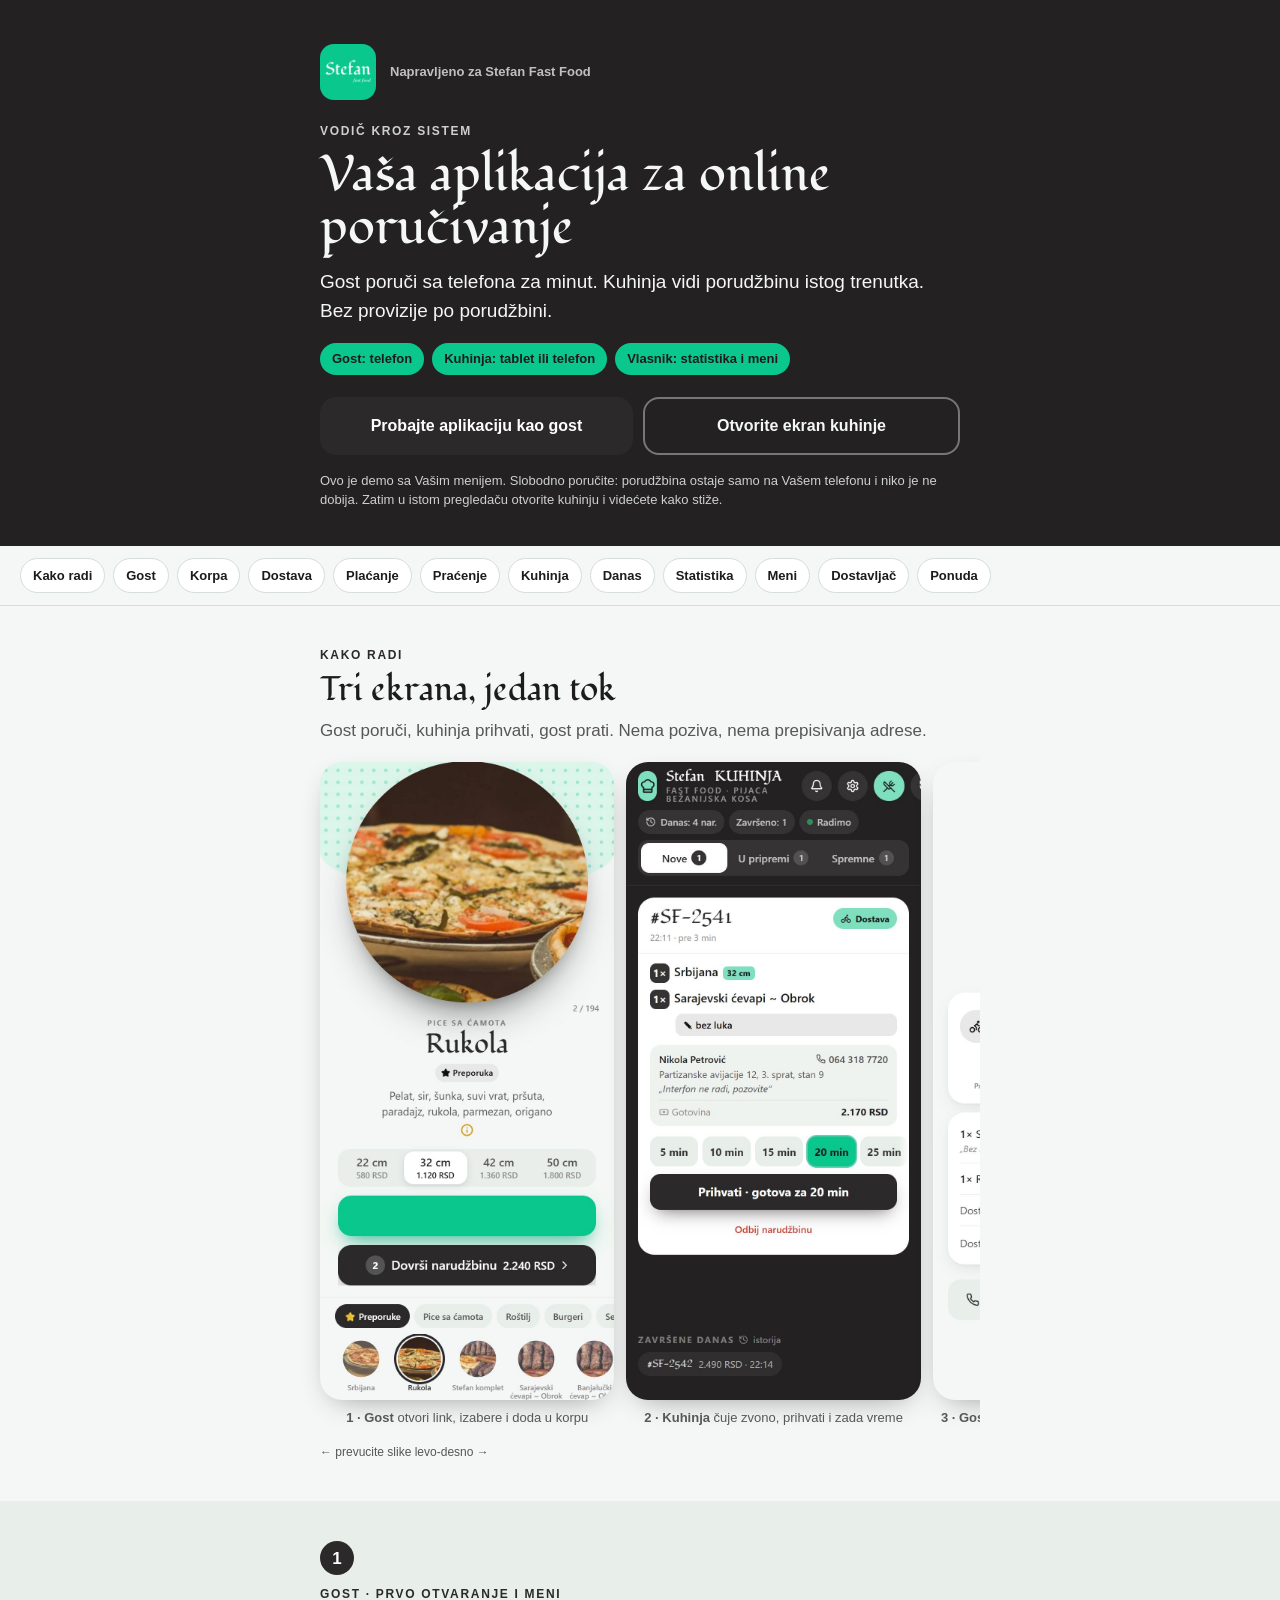
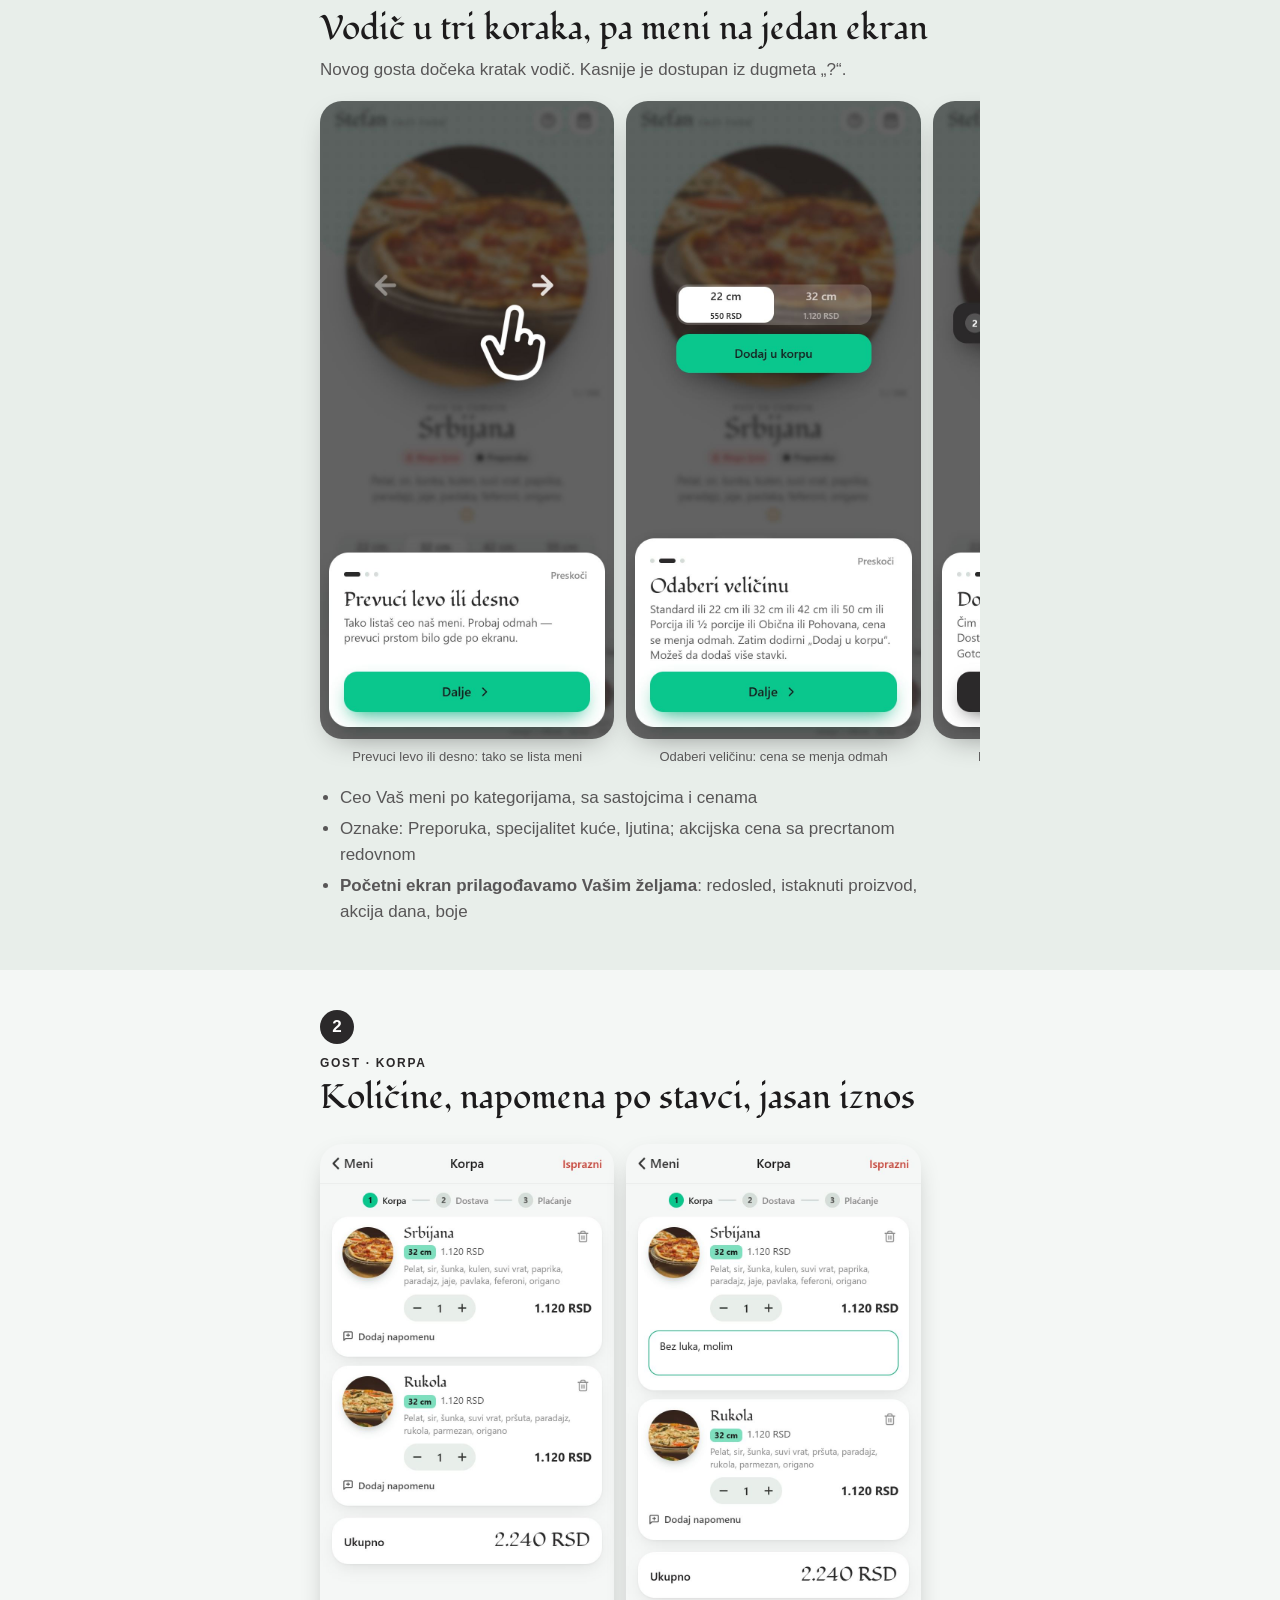
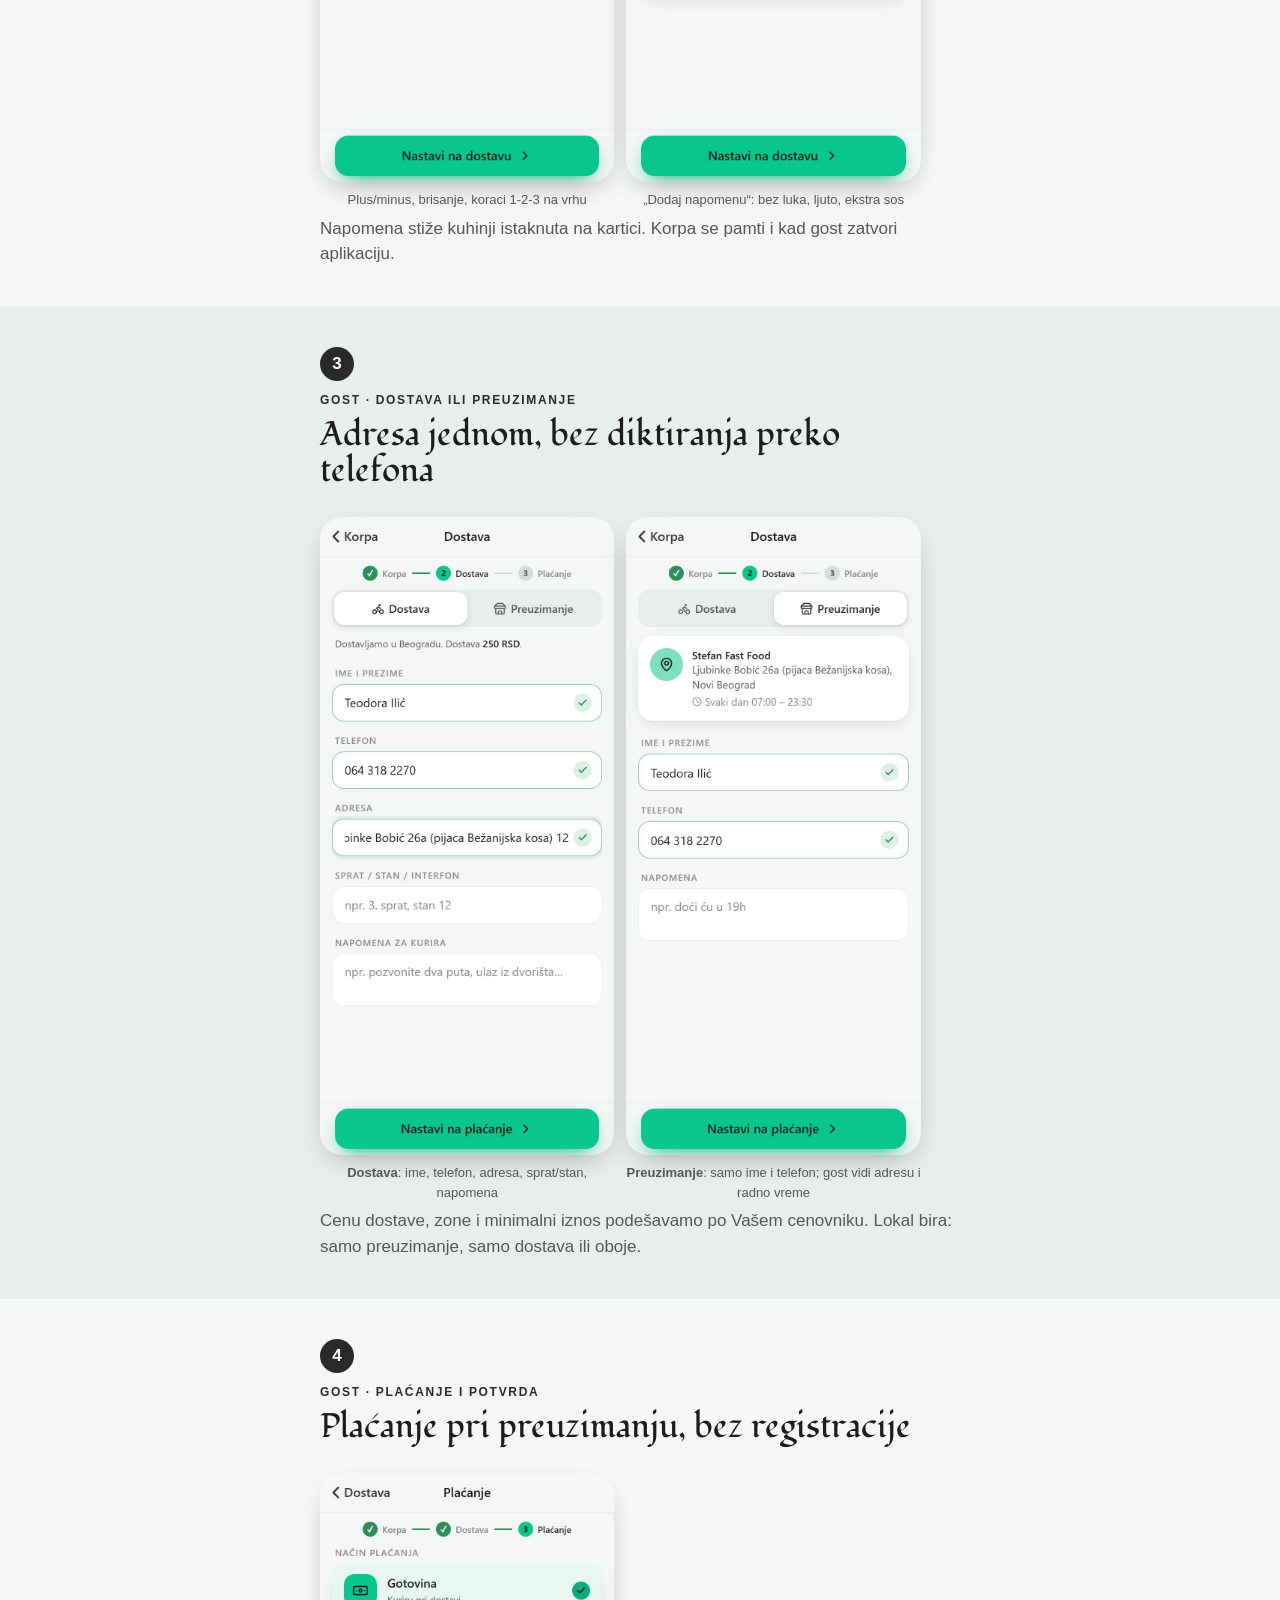
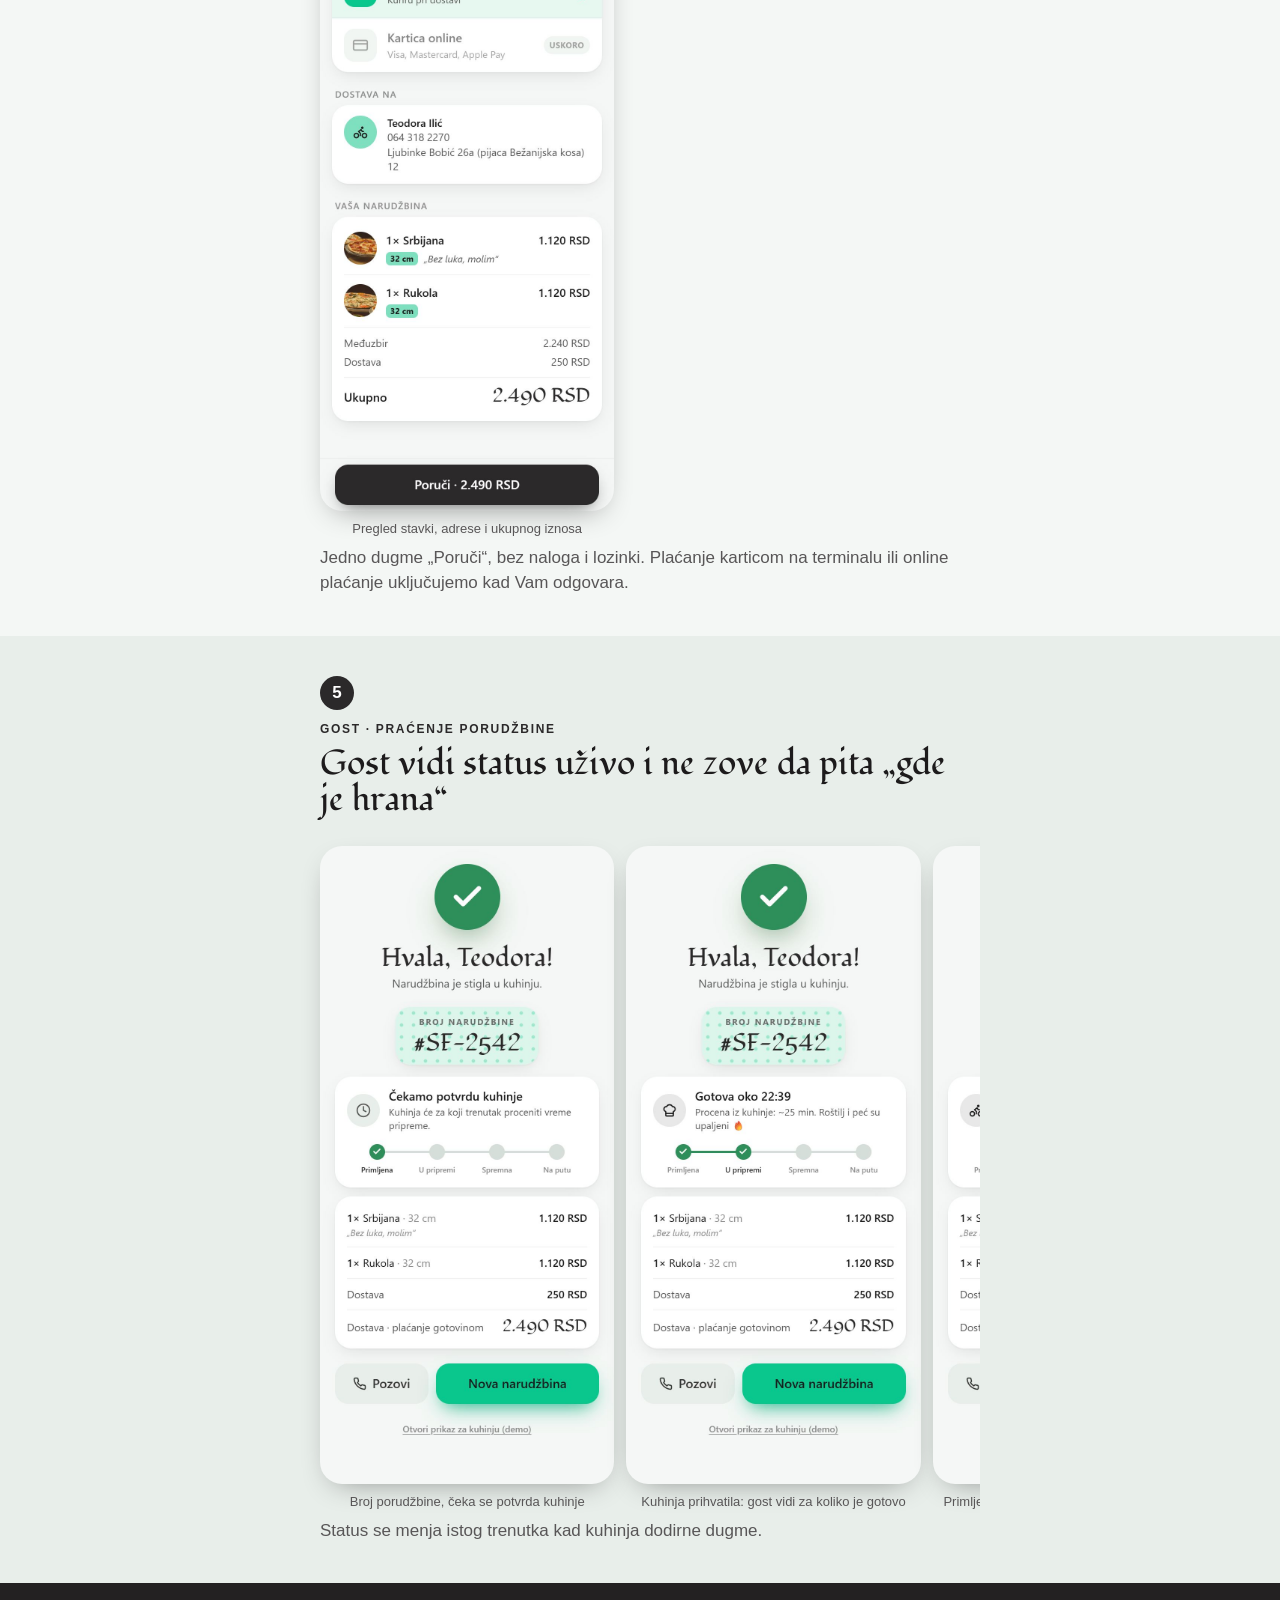
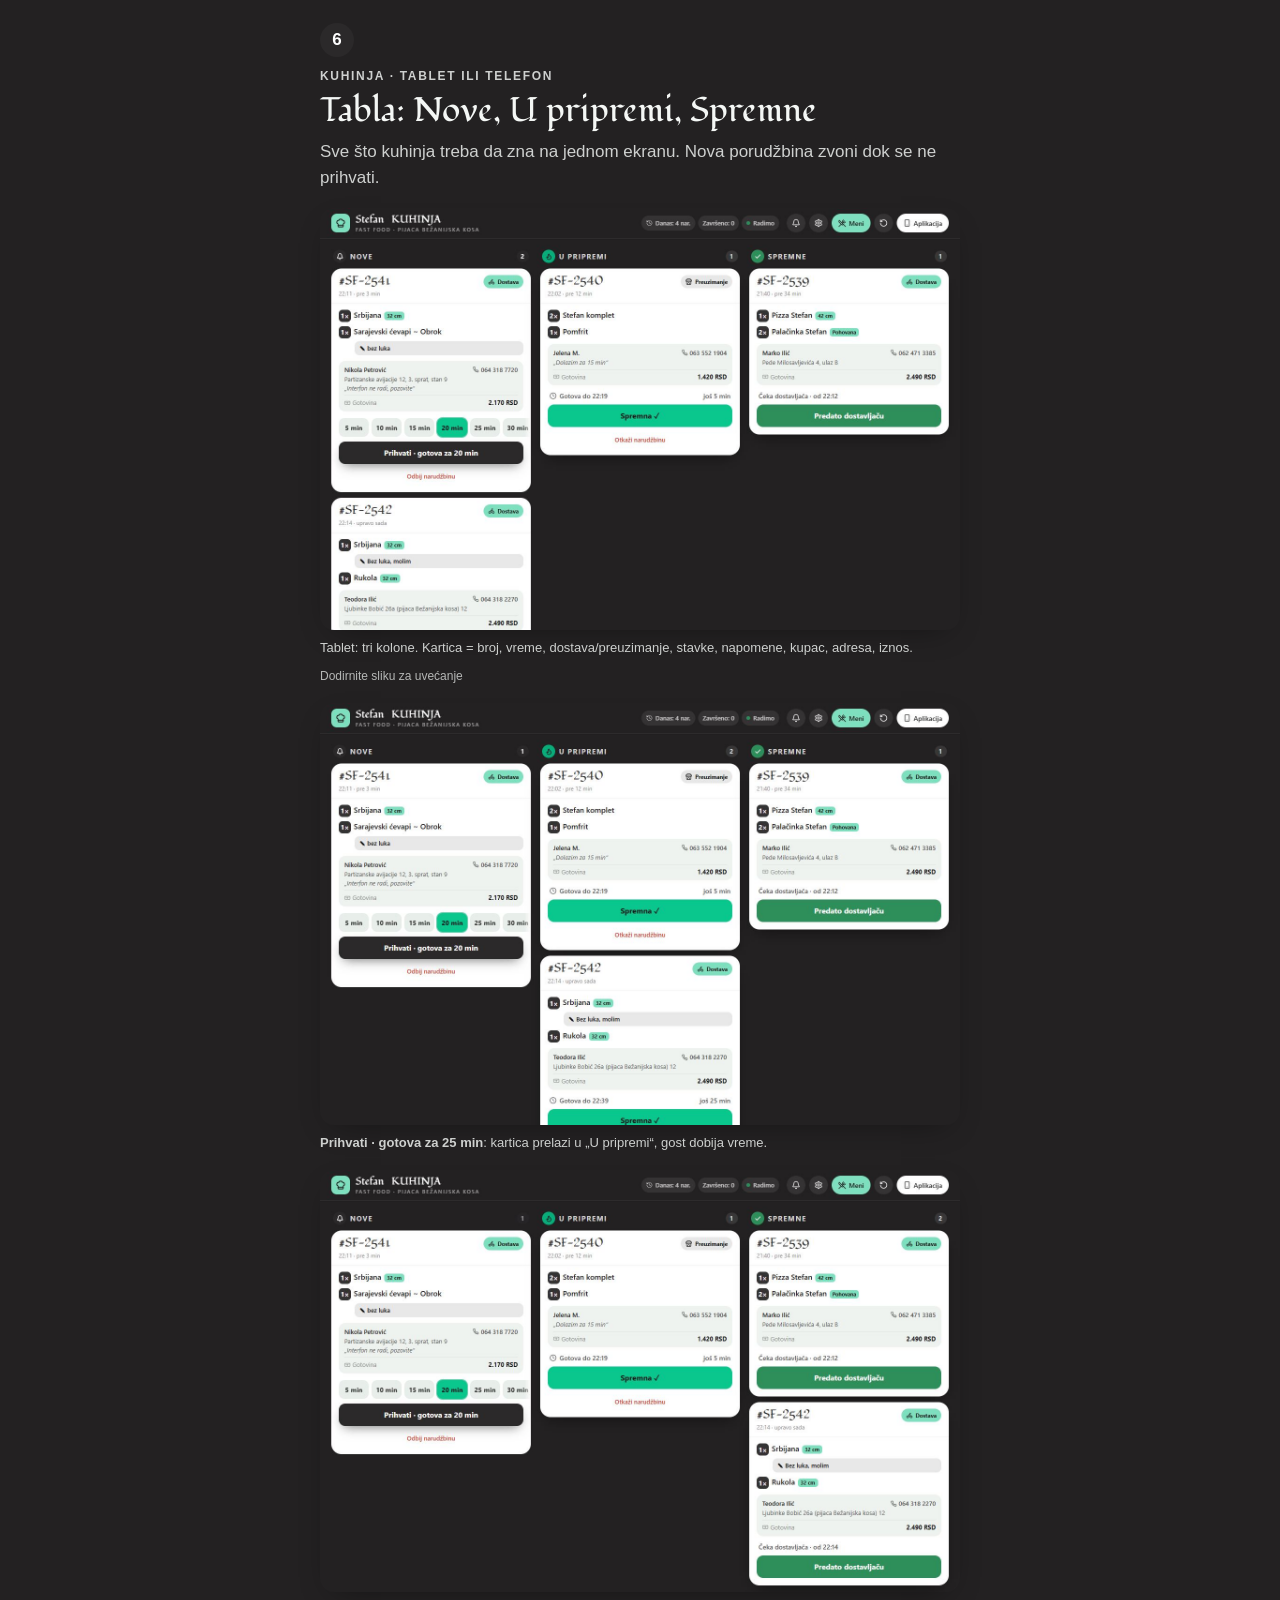
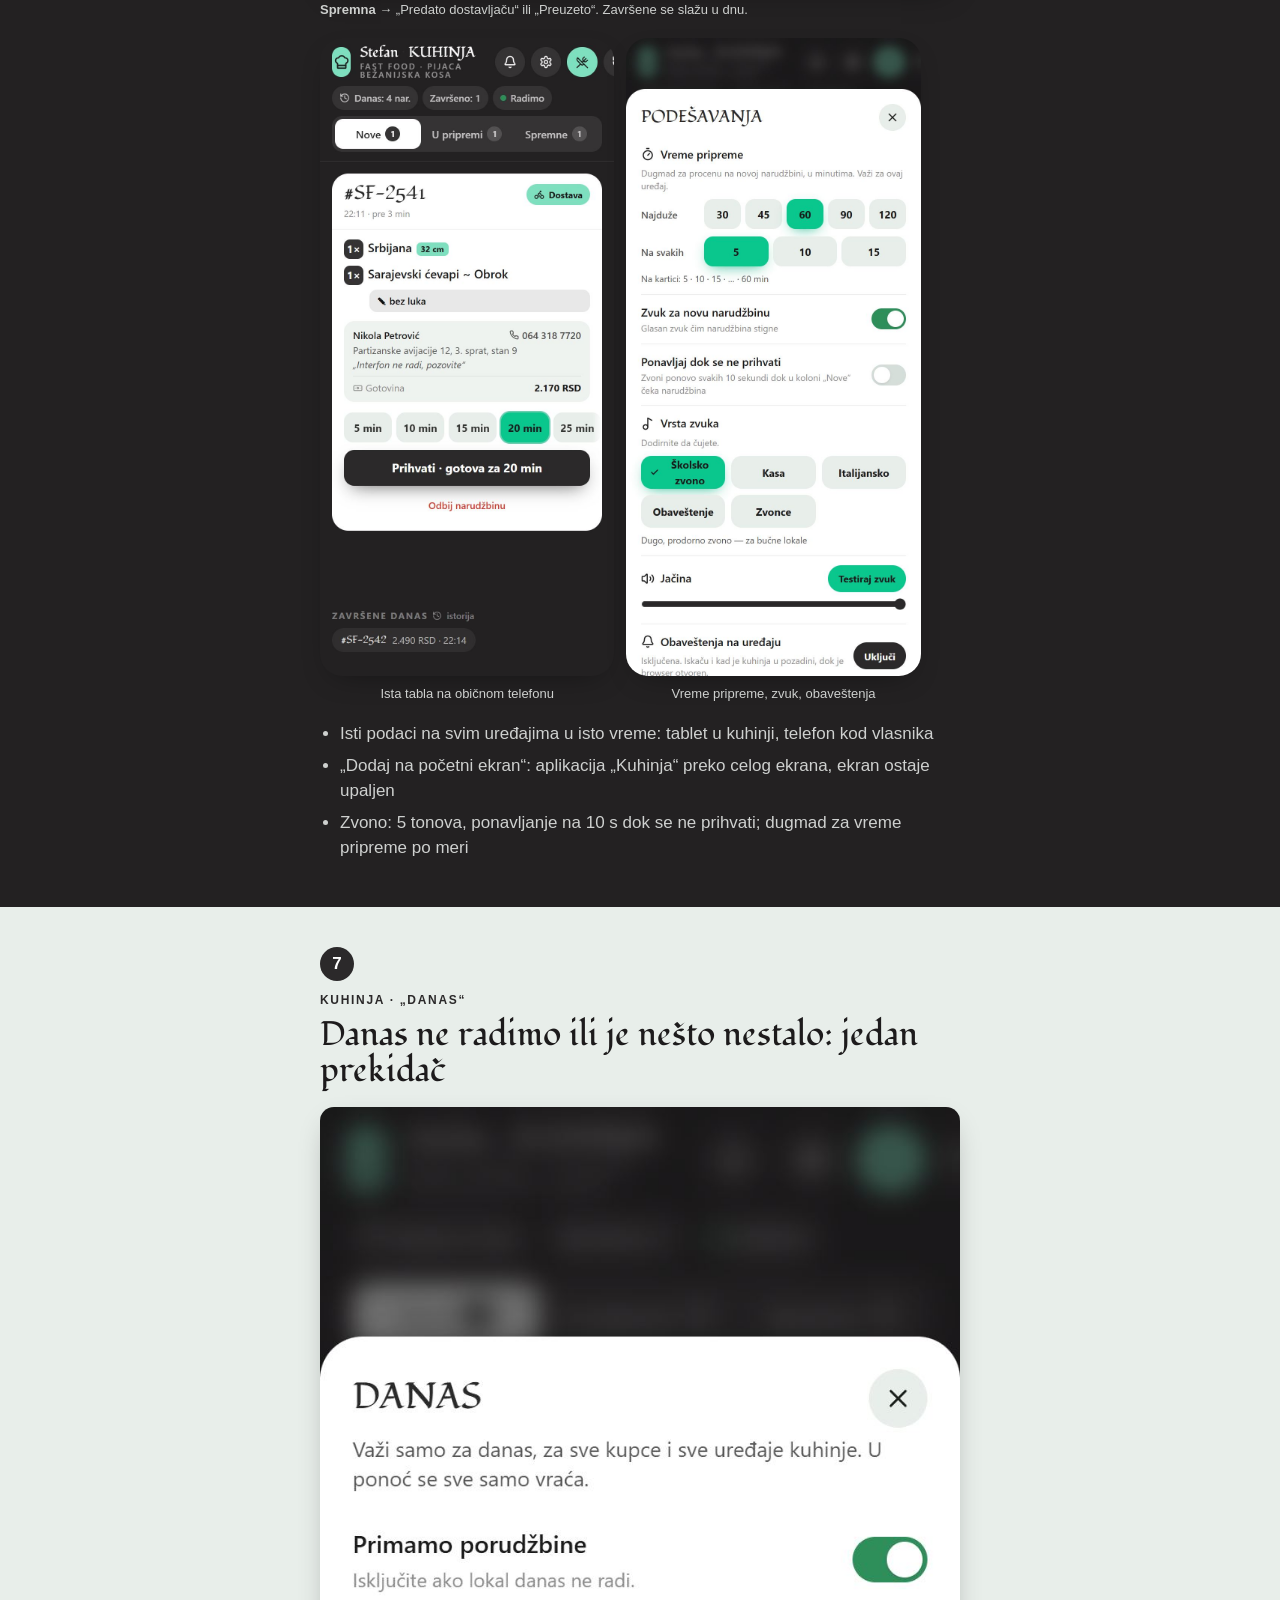
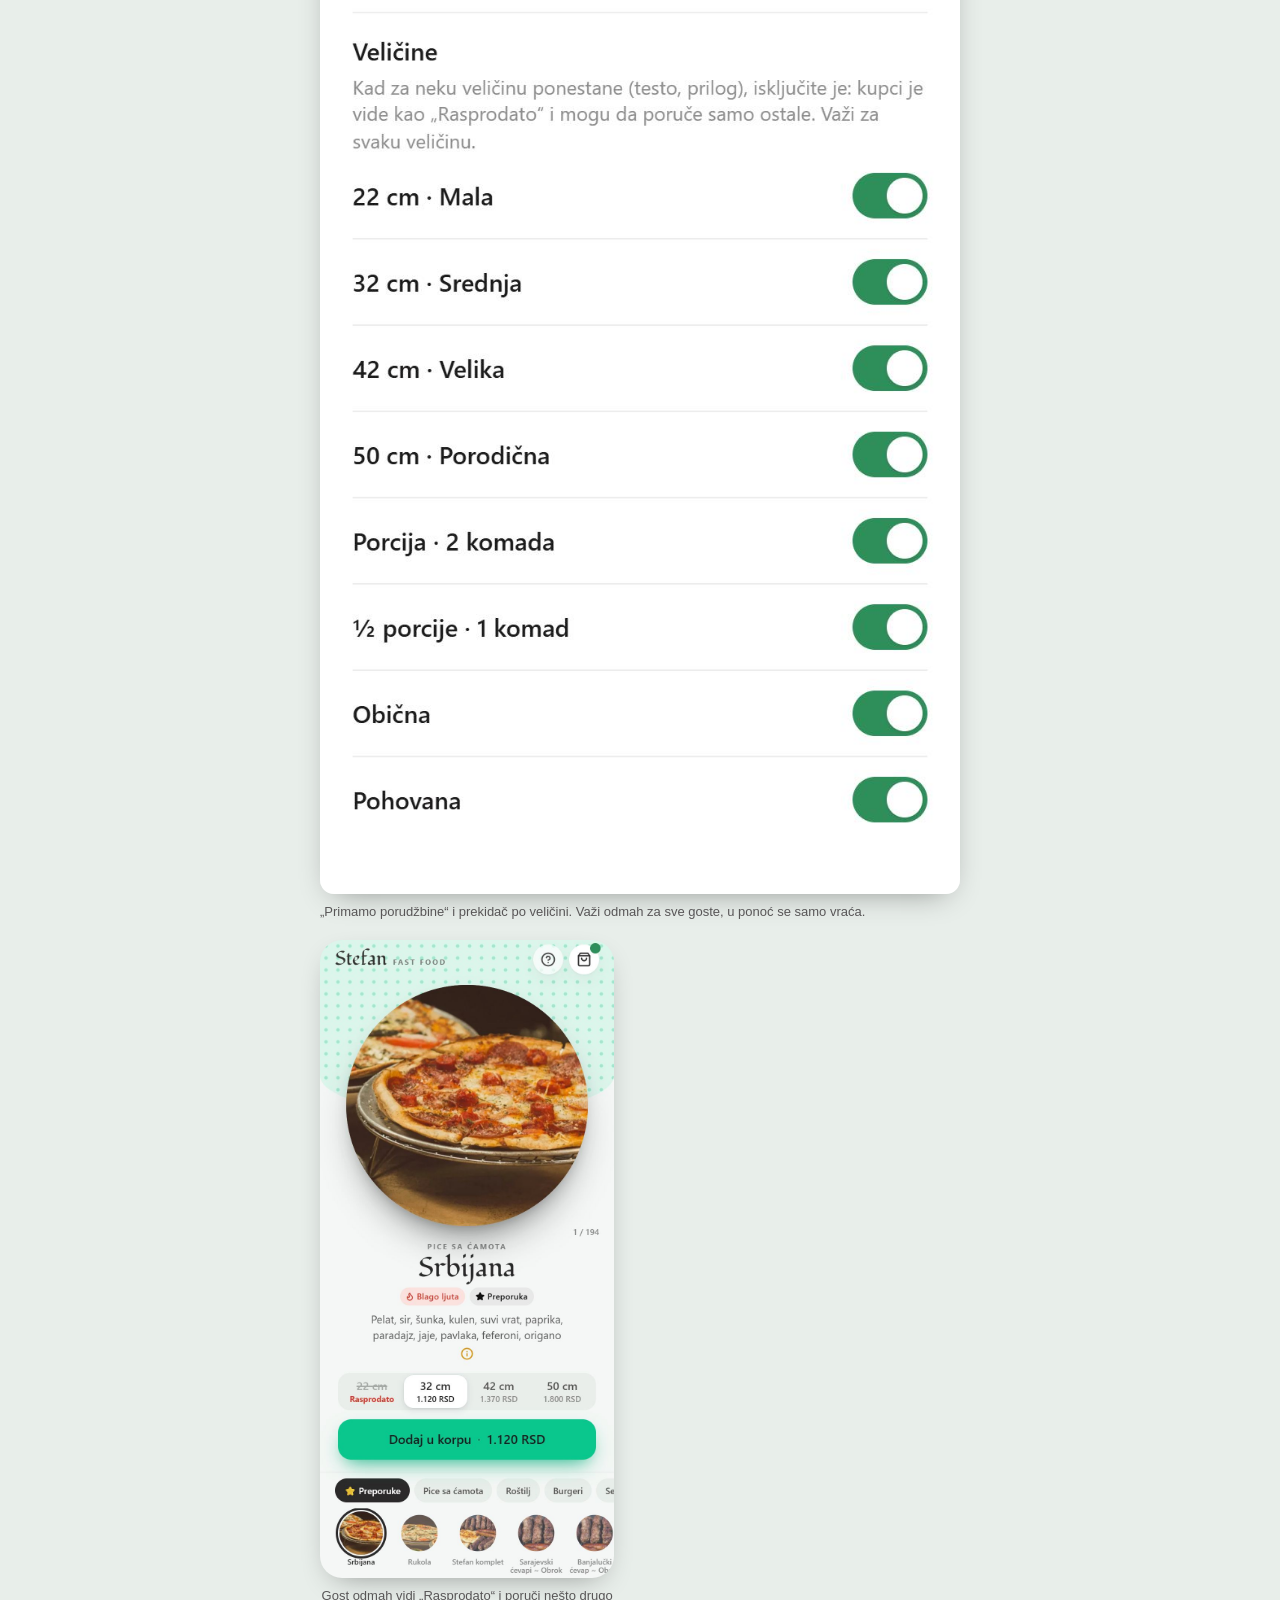
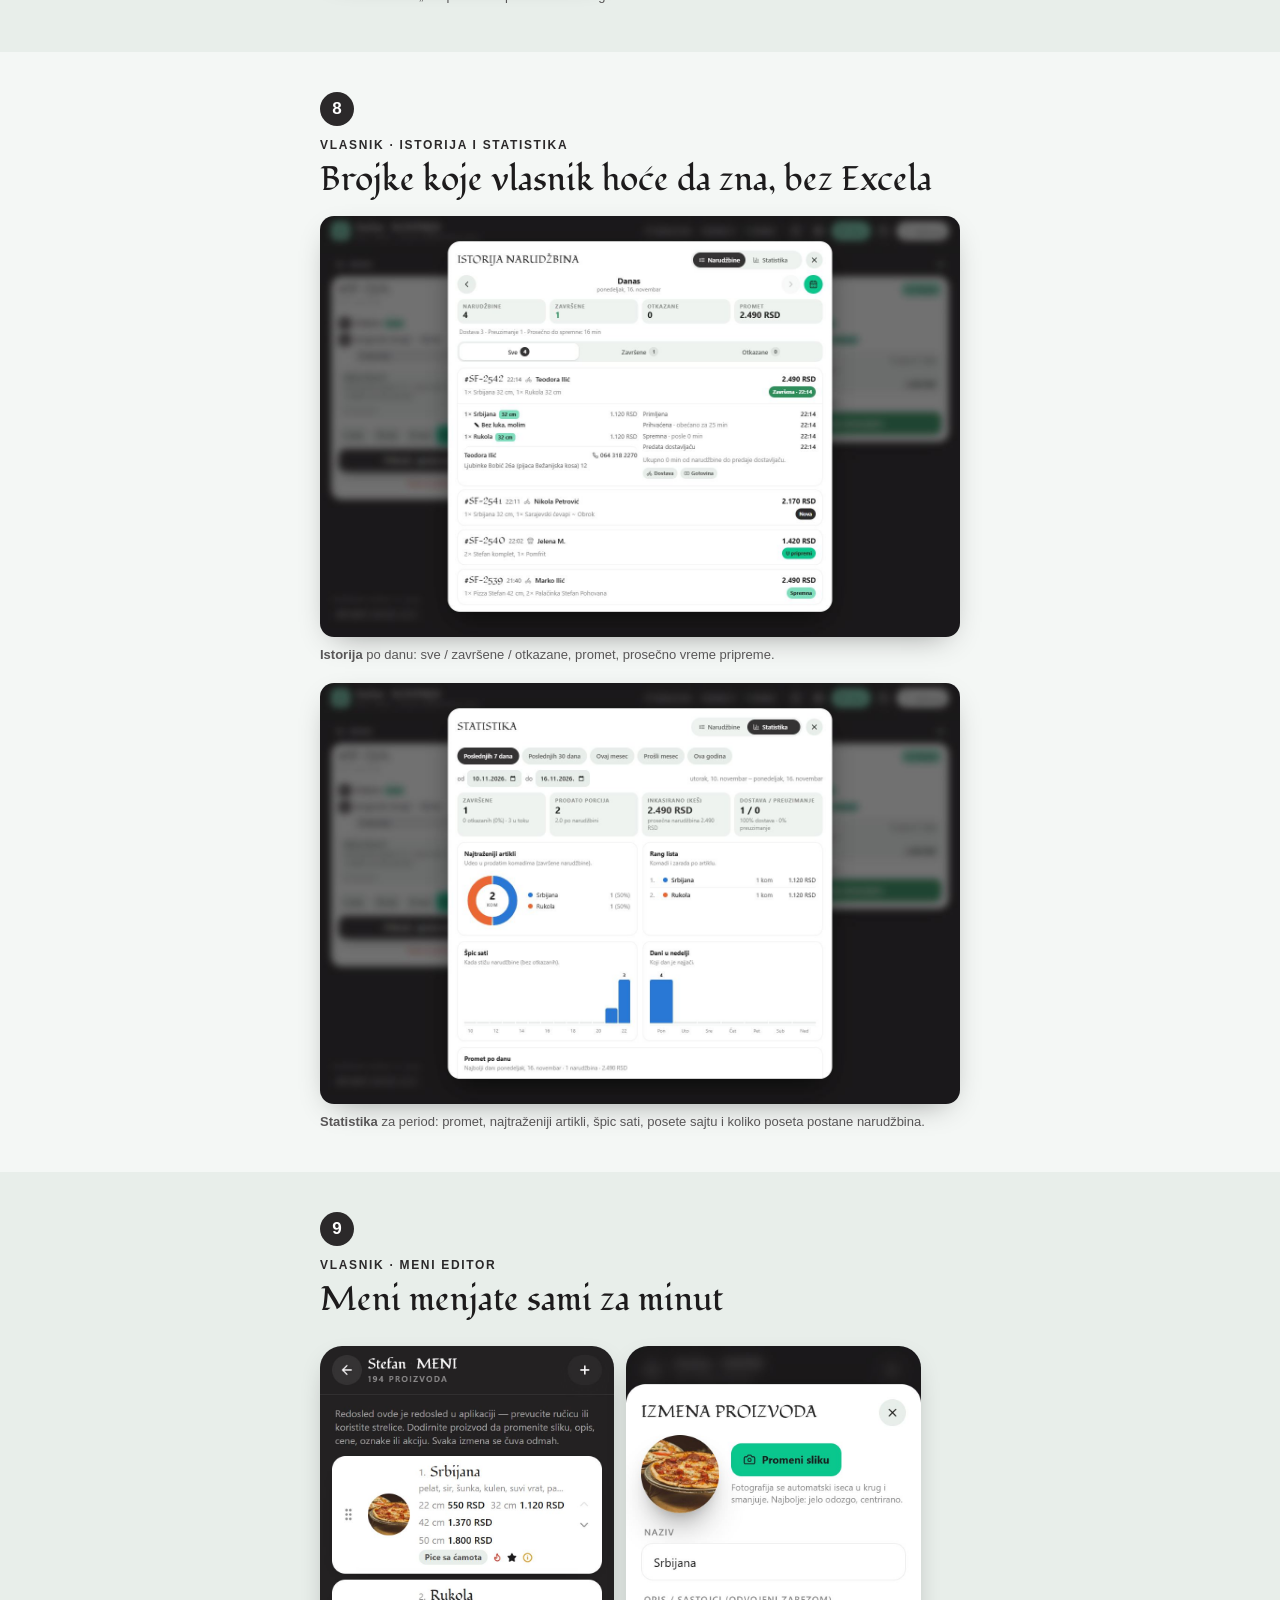
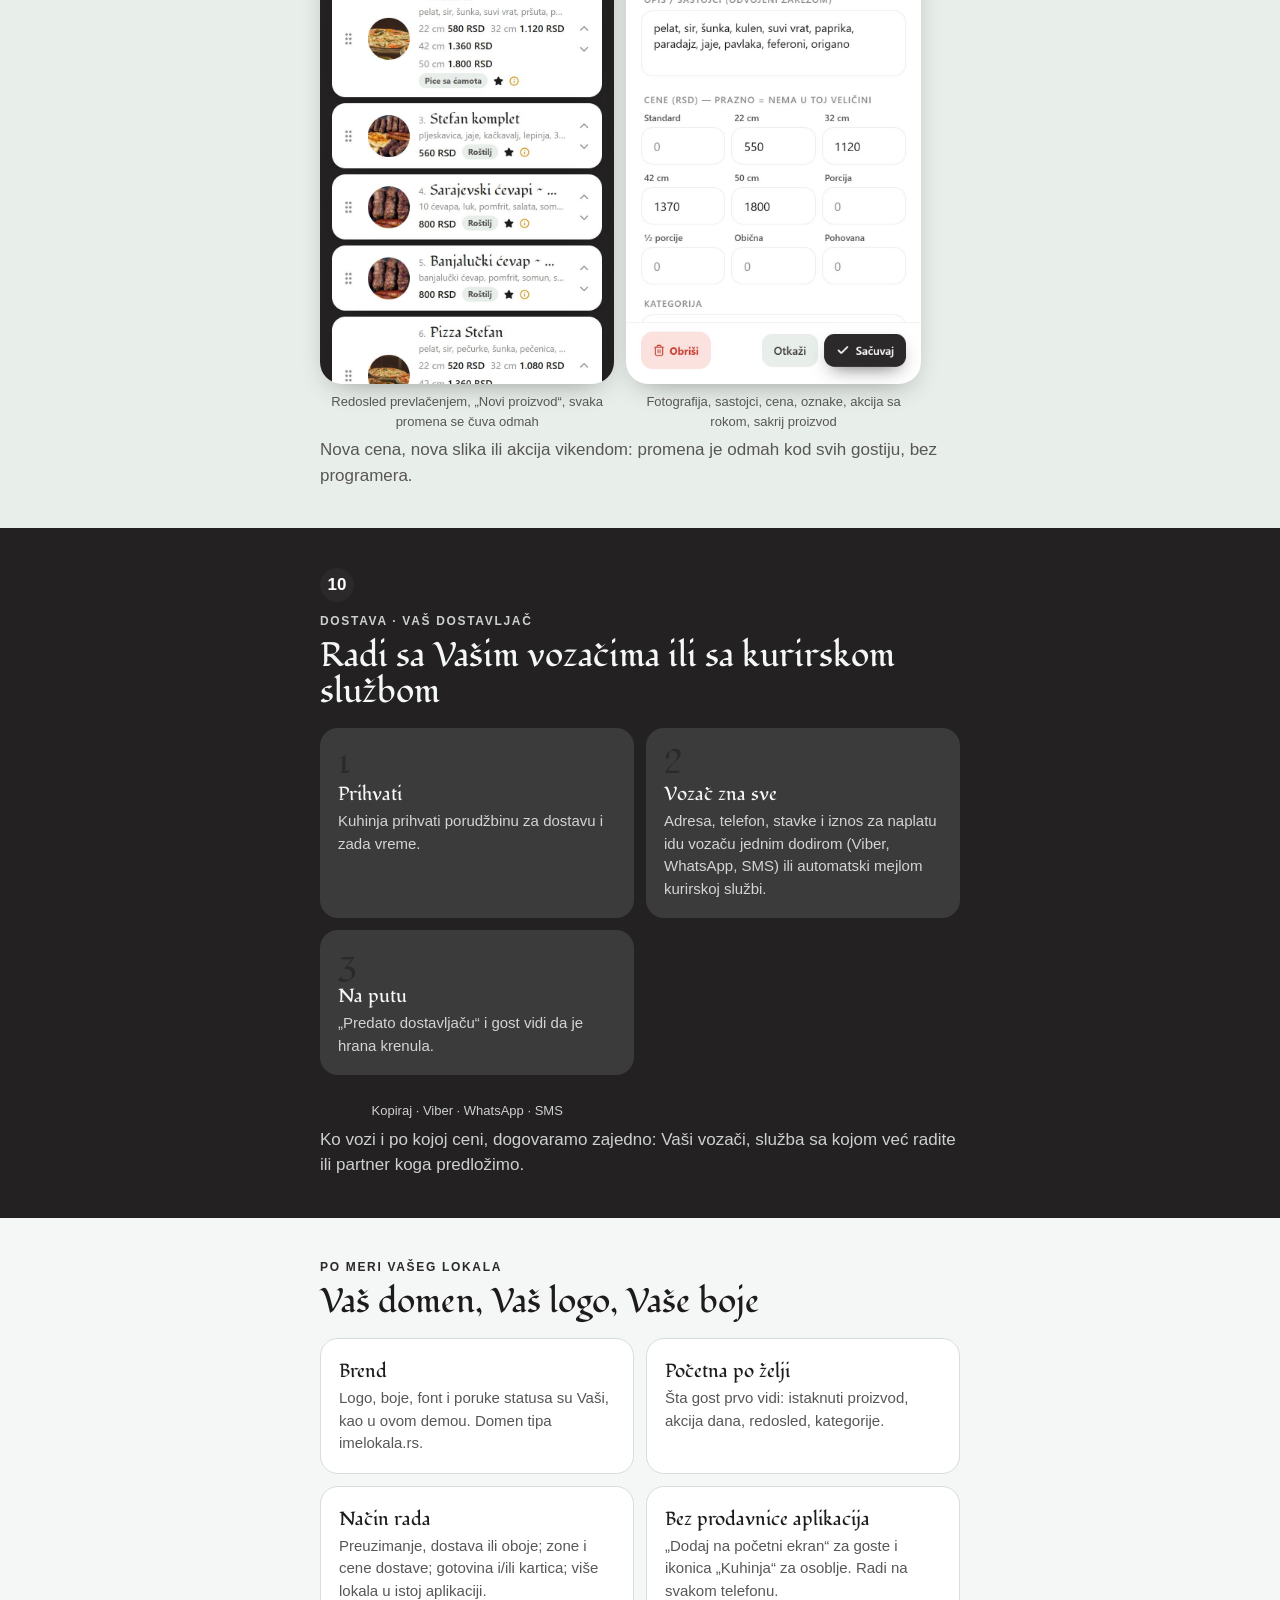
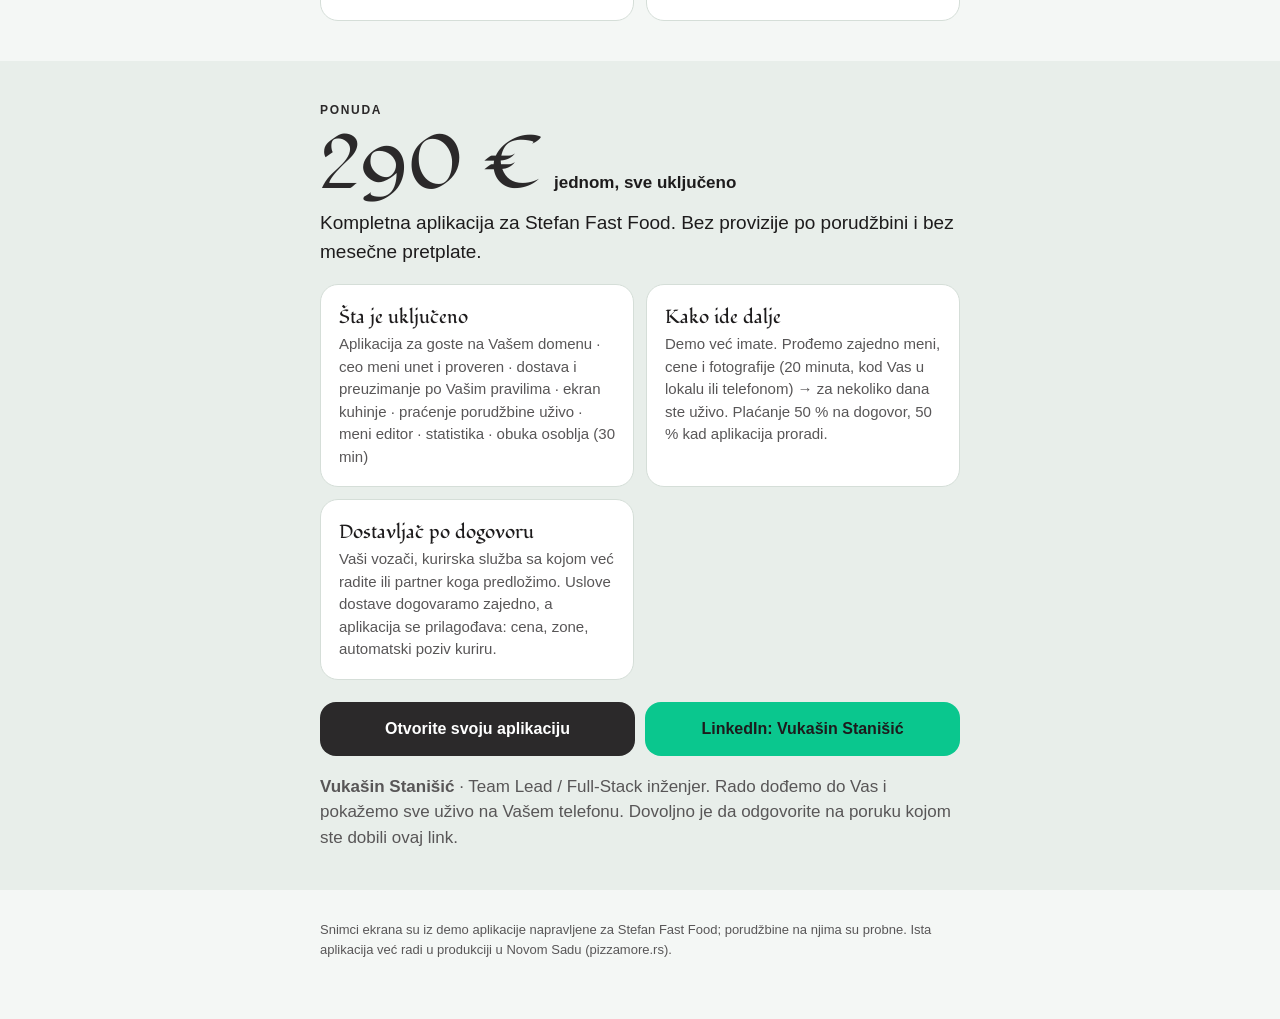
==== vodic/index.html @ 246550cf "Deploy stefan from ordering-food-ns" ====
<!DOCTYPE html>
<html lang="sr">
<head>
<meta charset="utf-8">
<meta name="viewport" content="width=device-width, initial-scale=1">
<title>Stefan Fast Food · vodič kroz aplikaciju</title>
<meta name="description" content="Kako radi aplikacija za online poručivanje napravljena za Stefan Fast Food: gost, kuhinja, vlasnik.">
<meta name="theme-color" content="#232122">
<link rel="icon" href="../favicon.png">
<meta property="og:title" content="Stefan Fast Food · Vaša aplikacija za poručivanje">
<meta property="og:description" content="Vodič kroz sistem: kako gost poručuje, kako kuhinja prima porudžbine i šta vlasnik vidi.">
<meta property="og:image" content="https://vukasin00.github.io/stefan-fast-food/icon-512.png">
<style>
/* self-hosted display font (latin + latin-ext for Serbian diacritics); ../ is filled in by vite.config.ts */
@font-face {
  font-family: 'Fondamento';
  font-style: normal;
  font-weight: 400;
  font-display: swap;
  src: url(../fonts/fondamento-400-latin-ext.woff2) format('woff2');
  unicode-range: U+0100-02BA, U+02BD-02C5, U+02C7-02CC, U+02CE-02D7, U+02DD-02FF, U+0304, U+0308, U+0329, U+1D00-1DBF, U+1E00-1E9F, U+1EF2-1EFF, U+2020, U+20A0-20AB, U+20AD-20C4, U+2113, U+2C60-2C7F, U+A720-A7FF;
}
@font-face {
  font-family: 'Fondamento';
  font-style: normal;
  font-weight: 400;
  font-display: swap;
  src: url(../fonts/fondamento-400-latin.woff2) format('woff2');
  unicode-range: U+0000-00FF, U+0131, U+0152-0153, U+02BB-02BC, U+02C6, U+02DA, U+02DC, U+0304, U+0308, U+0329, U+2000-206F, U+20AC, U+2122, U+2191, U+2193, U+2212, U+2215, U+FEFF, U+FFFD;
}

  :root{--bg:#F4F7F5;--card:#FFFFFF;--inset:#E8EEEA;--line:#D5DED8;--primary:#0AC78E;--on-primary:#1D1B1C;--dark:#232122;--dark2:#2B292A;--cta:#2B292A;--ink:#1D1B1C;--ink2:#585657;--display:"Fondamento", Georgia, "Times New Roman", serif}
  *{box-sizing:border-box;margin:0;padding:0}
  html{scroll-behavior:smooth;-webkit-text-size-adjust:100%}
  body{font-family:-apple-system,BlinkMacSystemFont,"Segoe UI",Roboto,Inter,Arial,sans-serif;background:var(--bg);color:var(--ink);line-height:1.5;font-size:17px}
  .wrap{max-width:680px;margin:0 auto;padding:0 20px}
  h1,h2,h3,.big{font-family:var(--display);font-weight:400;letter-spacing:0;text-transform:none;line-height:1.06}
  h1{font-size:clamp(31px,8.2vw,50px)}
  h2{font-size:clamp(23px,6.0vw,34px);margin-bottom:10px}
  h3{font-size:19px}
  p{color:var(--ink2)}
  .eyebrow{font-size:12px;font-weight:700;letter-spacing:.14em;text-transform:uppercase;color:var(--cta);margin-bottom:8px}
  .lead{font-size:19px;color:var(--ink)}
  .dark{background:var(--dark);color:var(--bg)}
  .dark p,.dark li{color:var(--bg);opacity:.82}
  .dark .lead{color:var(--bg);opacity:1}
  .alt{background:var(--inset)}
  section{padding:40px 0}
  header.hero{padding:44px 0 36px}
  .brand{display:flex;align-items:center;gap:14px;margin-bottom:22px}
  .brand img{height:56px;width:auto;max-width:200px;object-fit:contain;border-radius:14px}
  .brand span{font-size:13px;font-weight:600;opacity:.75}
  .pills{display:flex;flex-wrap:wrap;gap:8px;margin-top:18px}
  .pill{background:var(--primary);color:var(--on-primary);border-radius:999px;padding:6px 12px;font-size:13px;font-weight:600}
  .btns{display:flex;flex-direction:column;gap:10px;margin-top:22px}
  .btn{display:flex;align-items:center;justify-content:center;gap:8px;padding:15px 18px;border-radius:16px;font-weight:700;text-decoration:none;font-size:16px;text-align:center}
  .btn-cta{background:var(--cta);color:#fff}
  .btn-primary{background:var(--primary);color:var(--on-primary)}
  .btn-ghost{background:transparent;color:var(--bg);border:2px solid color-mix(in srgb,var(--bg) 40%,transparent)}
  .small{font-size:13px}
  .toc{display:flex;gap:8px;overflow-x:auto;padding:12px 20px;scrollbar-width:none;background:var(--bg);position:sticky;top:0;z-index:5;border-bottom:1px solid var(--line)}
  .toc::-webkit-scrollbar{display:none}
  .toc a{white-space:nowrap;background:var(--card);border:1px solid var(--line);border-radius:999px;padding:7px 12px;font-size:13px;font-weight:600;color:var(--ink);text-decoration:none}
  .num{display:inline-flex;align-items:center;justify-content:center;width:34px;height:34px;border-radius:50%;background:var(--cta);color:#fff;font-weight:800;font-size:17px;margin-bottom:10px}
  ul{padding-left:20px;margin:12px 0 0}
  li{color:var(--ink2);margin-bottom:6px}
  b{font-weight:700;color:inherit}
  .strip{display:flex;gap:12px;overflow-x:auto;scroll-snap-type:x mandatory;padding:18px 20px 6px;margin:0 -20px;scrollbar-width:none;-webkit-overflow-scrolling:touch}
  .strip::-webkit-scrollbar{display:none}
  .shot{flex:0 0 72%;max-width:300px;scroll-snap-align:center}
  .shot img{width:100%;height:auto;border-radius:22px;display:block;background:var(--dark2);box-shadow:0 10px 30px -14px rgba(0,0,0,.45)}
  .shot p{font-size:13px;margin-top:8px;text-align:center}
  .tab{margin-top:18px}
  .tab img{width:100%;height:auto;border-radius:14px;display:block;cursor:zoom-in;box-shadow:0 10px 30px -14px rgba(0,0,0,.45)}
  .tab p{font-size:13px;margin-top:8px}
  .hint{font-size:12px;color:var(--ink2);margin-top:10px}
  .dark .hint{color:var(--bg);opacity:.7}
  .steps,.cards{display:grid;gap:12px;margin-top:18px}
  .step{background:var(--inset);border-radius:18px;padding:18px}
  .dark .step{background:color-mix(in srgb,var(--bg) 12%,var(--dark))}
  .step .big{font-size:34px;color:var(--cta);line-height:1}
  .step h3,.card h3{margin:4px 0 6px}
  .step p,.card p{font-size:15px}
  .card{background:var(--card);border-radius:18px;padding:18px;border:1px solid var(--line)}
  .price{display:flex;align-items:baseline;gap:10px;flex-wrap:wrap}
  .price .big{font-size:76px;color:var(--cta);line-height:1}
  a{color:var(--cta)}
  footer{padding:30px 0 60px;font-size:13px;color:var(--ink2)}
  .lb{position:fixed;inset:0;background:rgba(10,10,10,.96);display:none;z-index:50;overflow:auto;-webkit-overflow-scrolling:touch}
  .lb.on{display:block}
  .lb img{display:block;width:auto;max-width:none;min-width:100%;margin:0 auto}
  .lb .close{position:fixed;top:14px;right:14px;background:#fff;color:#111;border:0;border-radius:999px;padding:10px 16px;font-weight:700;font-size:15px;z-index:51}
  @media (min-width:700px){.steps,.cards{grid-template-columns:1fr 1fr}.btns{flex-direction:row}.btn{flex:1}.shot{flex-basis:46%}}
</style>
</head>
<body>

<header class="hero dark">
  <div class="wrap">
    <div class="brand"><img src="../icon-512.png" alt="Stefan Fast Food"><span>Napravljeno za Stefan Fast Food</span></div>
    <p class="eyebrow">Vodič kroz sistem</p>
    <h1>Vaša aplikacija za online poručivanje</h1>
    <p class="lead" style="margin-top:14px">Gost poruči sa telefona za minut. Kuhinja vidi porudžbinu istog trenutka. Bez provizije po porudžbini.</p>
    <div class="pills"><span class="pill">Gost: telefon</span><span class="pill">Kuhinja: tablet ili telefon</span><span class="pill">Vlasnik: statistika i meni</span></div>
    <div class="btns">
      <a class="btn btn-cta" href="https://vukasin00.github.io/stefan-fast-food/">Probajte aplikaciju kao gost</a>
      <a class="btn btn-ghost" href="https://vukasin00.github.io/stefan-fast-food/kuhinja">Otvorite ekran kuhinje</a>
    </div>
    <p class="small" style="margin-top:16px">Ovo je demo sa Vašim menijem. Slobodno poručite: porudžbina ostaje samo na Vašem telefonu i niko je ne dobija. Zatim u istom pregledaču otvorite kuhinju i videćete kako stiže.</p>
  </div>
</header>

<nav class="toc">
  <a href="#kako">Kako radi</a><a href="#gost">Gost</a><a href="#korpa">Korpa</a><a href="#dostava">Dostava</a><a href="#placanje">Plaćanje</a><a href="#pracenje">Praćenje</a><a href="#kuhinja">Kuhinja</a><a href="#danas">Danas</a><a href="#statistika">Statistika</a><a href="#meni">Meni</a><a href="#kurir">Dostavljač</a><a href="#ponuda">Ponuda</a>
</nav>

<section id="kako">
  <div class="wrap">
    <p class="eyebrow">Kako radi</p>
    <h2>Tri ekrana, jedan tok</h2>
    <p>Gost poruči, kuhinja prihvati, gost prati. Nema poziva, nema prepisivanja adrese.</p>
    <div class="strip">
      <div class="shot"><img src="img/home-added.jpg" alt="Gost dodaje u korpu" loading="lazy"><p><b>1 · Gost</b> otvori link, izabere i doda u korpu</p></div>
      <div class="shot"><img src="img/kuhinja-tel.jpg" alt="Kuhinja na telefonu" loading="lazy"><p><b>2 · Kuhinja</b> čuje zvono, prihvati i zada vreme</p></div>
      <div class="shot"><img src="img/status2.jpg" alt="Gost prati status" loading="lazy"><p><b>3 · Gost</b> uživo vidi: u pripremi, spremna, na putu</p></div>
    </div>
    <p class="hint">← prevucite slike levo-desno →</p>
  </div>
</section>

<section id="gost" class="alt">
  <div class="wrap">
    <span class="num">1</span>
    <p class="eyebrow">Gost · prvo otvaranje i meni</p>
    <h2>Vodič u tri koraka, pa meni na jedan ekran</h2>
    <p>Novog gosta dočeka kratak vodič. Kasnije je dostupan iz dugmeta „?“.</p>
    <div class="strip">
      <div class="shot"><img src="img/tut1.jpg" alt="Vodič korak 1" loading="lazy"><p>Prevuci levo ili desno: tako se lista meni</p></div>
      <div class="shot"><img src="img/tut2.jpg" alt="Vodič korak 2" loading="lazy"><p>Odaberi veličinu: cena se menja odmah</p></div>
      <div class="shot"><img src="img/tut3.jpg" alt="Vodič korak 3" loading="lazy"><p>Dovrši narudžbinu: gotovo za minut</p></div>
      <div class="shot"><img src="img/home.jpg" alt="Početni ekran" loading="lazy"><p>Jedan proizvod po ekranu, velika fotografija</p></div>
      <div class="shot"><img src="img/home-added.jpg" alt="Dodato u korpu" loading="lazy"><p>Brojač na korpi i dugme sa iznosom</p></div>
    </div>
    <ul>
      <li>Ceo Vaš meni po kategorijama, sa sastojcima i cenama</li>
      <li>Oznake: Preporuka, specijalitet kuće, ljutina; akcijska cena sa precrtanom redovnom</li>
      <li><b>Početni ekran prilagođavamo Vašim željama</b>: redosled, istaknuti proizvod, akcija dana, boje</li>
    </ul>
  </div>
</section>

<section id="korpa">
  <div class="wrap">
    <span class="num">2</span>
    <p class="eyebrow">Gost · korpa</p>
    <h2>Količine, napomena po stavci, jasan iznos</h2>
    <div class="strip">
      <div class="shot"><img src="img/korpa.jpg" alt="Korpa" loading="lazy"><p>Plus/minus, brisanje, koraci 1-2-3 na vrhu</p></div>
      <div class="shot"><img src="img/korpa-note.jpg" alt="Napomena" loading="lazy"><p>„Dodaj napomenu“: bez luka, ljuto, ekstra sos</p></div>
    </div>
    <p>Napomena stiže kuhinji istaknuta na kartici. Korpa se pamti i kad gost zatvori aplikaciju.</p>
  </div>
</section>

<section id="dostava" class="alt">
  <div class="wrap">
    <span class="num">3</span>
    <p class="eyebrow">Gost · dostava ili preuzimanje</p>
    <h2>Adresa jednom, bez diktiranja preko telefona</h2>
    <div class="strip">
      <div class="shot"><img src="img/dostava-full.jpg" alt="Forma za dostavu" loading="lazy"><p><b>Dostava</b>: ime, telefon, adresa, sprat/stan, napomena</p></div>
      <div class="shot"><img src="img/preuzimanje.jpg" alt="Preuzimanje" loading="lazy"><p><b>Preuzimanje</b>: samo ime i telefon; gost vidi adresu i radno vreme</p></div>
    </div>
    <p>Cenu dostave, zone i minimalni iznos podešavamo po Vašem cenovniku. Lokal bira: samo preuzimanje, samo dostava ili oboje.</p>
  </div>
</section>

<section id="placanje">
  <div class="wrap">
    <span class="num">4</span>
    <p class="eyebrow">Gost · plaćanje i potvrda</p>
    <h2>Plaćanje pri preuzimanju, bez registracije</h2>
    <div class="strip">
      <div class="shot"><img src="img/placanje.jpg" alt="Plaćanje" loading="lazy"><p>Pregled stavki, adrese i ukupnog iznosa</p></div>
    </div>
    <p>Jedno dugme „Poruči“, bez naloga i lozinki. Plaćanje karticom na terminalu ili online plaćanje uključujemo kad Vam odgovara.</p>
  </div>
</section>

<section id="pracenje" class="alt">
  <div class="wrap">
    <span class="num">5</span>
    <p class="eyebrow">Gost · praćenje porudžbine</p>
    <h2>Gost vidi status uživo i ne zove da pita „gde je hrana“</h2>
    <div class="strip">
      <div class="shot"><img src="img/status1.jpg" alt="Status primljena" loading="lazy"><p>Broj porudžbine, čeka se potvrda kuhinje</p></div>
      <div class="shot"><img src="img/status-priprema.jpg" alt="Status u pripremi" loading="lazy"><p>Kuhinja prihvatila: gost vidi za koliko je gotovo</p></div>
      <div class="shot"><img src="img/status2.jpg" alt="Status na putu" loading="lazy"><p>Primljena → U pripremi → Spremna → Na putu</p></div>
    </div>
    <p>Status se menja istog trenutka kad kuhinja dodirne dugme.</p>
  </div>
</section>

<section id="kuhinja" class="dark">
  <div class="wrap">
    <span class="num">6</span>
    <p class="eyebrow">Kuhinja · tablet ili telefon</p>
    <h2>Tabla: Nove, U pripremi, Spremne</h2>
    <p>Sve što kuhinja treba da zna na jednom ekranu. Nova porudžbina zvoni dok se ne prihvati.</p>
    <div class="tab"><img src="img/kuhinja-tablet.jpg" alt="Kuhinja na tabletu" data-zoom loading="lazy"><p>Tablet: tri kolone. Kartica = broj, vreme, dostava/preuzimanje, stavke, napomene, kupac, adresa, iznos.</p></div>
    <p class="hint">Dodirnite sliku za uvećanje</p>
    <div class="tab"><img src="img/kuhinja-prihvacena.jpg" alt="Prihvaćena porudžbina" data-zoom loading="lazy"><p><b>Prihvati · gotova za 25 min</b>: kartica prelazi u „U pripremi“, gost dobija vreme.</p></div>
    <div class="tab"><img src="img/kuhinja-ceka.jpg" alt="Spremna porudžbina" data-zoom loading="lazy"><p><b>Spremna</b> → „Predato dostavljaču“ ili „Preuzeto“. Završene se slažu u dnu.</p></div>
    <div class="strip">
      <div class="shot"><img src="img/kuhinja-tel.jpg" alt="Kuhinja na telefonu" loading="lazy"><p>Ista tabla na običnom telefonu</p></div>
      <div class="shot"><img src="img/podesavanja.jpg" alt="Podešavanja kuhinje" loading="lazy"><p>Vreme pripreme, zvuk, obaveštenja</p></div>
    </div>
    <ul>
      <li>Isti podaci na svim uređajima u isto vreme: tablet u kuhinji, telefon kod vlasnika</li>
      <li>„Dodaj na početni ekran“: aplikacija „Kuhinja“ preko celog ekrana, ekran ostaje upaljen</li>
      <li>Zvono: 5 tonova, ponavljanje na 10 s dok se ne prihvati; dugmad za vreme pripreme po meri</li>
    </ul>
  </div>
</section>

<section id="danas" class="alt">
  <div class="wrap">
    <span class="num">7</span>
    <p class="eyebrow">Kuhinja · „Danas“</p>
    <h2>Danas ne radimo ili je nešto nestalo: jedan prekidač</h2>
    <div class="tab"><img src="img/danas.jpg" alt="Panel Danas" data-zoom loading="lazy"><p>„Primamo porudžbine“ i prekidač po veličini. Važi odmah za sve goste, u ponoć se samo vraća.</p></div>
    <div class="strip"><div class="shot"><img src="img/rasprodato.jpg" alt="Rasprodato" loading="lazy"><p>Gost odmah vidi „Rasprodato“ i poruči nešto drugo</p></div></div>
  </div>
</section>

<section id="statistika">
  <div class="wrap">
    <span class="num">8</span>
    <p class="eyebrow">Vlasnik · istorija i statistika</p>
    <h2>Brojke koje vlasnik hoće da zna, bez Excela</h2>
    <div class="tab"><img src="img/istorija.jpg" alt="Istorija narudžbina" data-zoom loading="lazy"><p><b>Istorija</b> po danu: sve / završene / otkazane, promet, prosečno vreme pripreme.</p></div>
    <div class="tab"><img src="img/statistika.jpg" alt="Statistika" data-zoom loading="lazy"><p><b>Statistika</b> za period: promet, najtraženiji artikli, špic sati, posete sajtu i koliko poseta postane narudžbina.</p></div>
  </div>
</section>

<section id="meni" class="alt">
  <div class="wrap">
    <span class="num">9</span>
    <p class="eyebrow">Vlasnik · meni editor</p>
    <h2>Meni menjate sami za minut</h2>
    <div class="strip">
      <div class="shot"><img src="img/meni-lista.jpg" alt="Lista proizvoda" loading="lazy"><p>Redosled prevlačenjem, „Novi proizvod“, svaka promena se čuva odmah</p></div>
      <div class="shot"><img src="img/meni-izmena.jpg" alt="Izmena proizvoda" loading="lazy"><p>Fotografija, sastojci, cena, oznake, akcija sa rokom, sakrij proizvod</p></div>
    </div>
    <p>Nova cena, nova slika ili akcija vikendom: promena je odmah kod svih gostiju, bez programera.</p>
  </div>
</section>

<section id="kurir" class="dark">
  <div class="wrap">
    <span class="num">10</span>
    <p class="eyebrow">Dostava · Vaš dostavljač</p>
    <h2>Radi sa Vašim vozačima ili sa kurirskom službom</h2>
    <div class="steps">
      <div class="step"><div class="big">1</div><h3>Prihvati</h3><p>Kuhinja prihvati porudžbinu za dostavu i zada vreme.</p></div>
      <div class="step"><div class="big">2</div><h3>Vozač zna sve</h3><p>Adresa, telefon, stavke i iznos za naplatu idu vozaču jednim dodirom (Viber, WhatsApp, SMS) ili automatski mejlom kurirskoj službi.</p></div>
      <div class="step"><div class="big">3</div><h3>Na putu</h3><p>„Predato dostavljaču“ i gost vidi da je hrana krenula.</p></div>
    </div>
    <div class="strip"><div class="shot"><img src="img/prosledi.jpg" alt="Prosleđivanje vozaču" loading="lazy"><p>Kopiraj · Viber · WhatsApp · SMS</p></div></div>
    <p>Ko vozi i po kojoj ceni, dogovaramo zajedno: Vaši vozači, služba sa kojom već radite ili partner koga predložimo.</p>
  </div>
</section>

<section id="brend">
  <div class="wrap">
    <p class="eyebrow">Po meri Vašeg lokala</p>
    <h2>Vaš domen, Vaš logo, Vaše boje</h2>
    <div class="cards">
      <div class="card"><h3>Brend</h3><p>Logo, boje, font i poruke statusa su Vaši, kao u ovom demou. Domen tipa imelokala.rs.</p></div>
      <div class="card"><h3>Početna po želji</h3><p>Šta gost prvo vidi: istaknuti proizvod, akcija dana, redosled, kategorije.</p></div>
      <div class="card"><h3>Način rada</h3><p>Preuzimanje, dostava ili oboje; zone i cene dostave; gotovina i/ili kartica; više lokala u istoj aplikaciji.</p></div>
      <div class="card"><h3>Bez prodavnice aplikacija</h3><p>„Dodaj na početni ekran“ za goste i ikonica „Kuhinja“ za osoblje. Radi na svakom telefonu.</p></div>
    </div>
  </div>
</section>

<section id="ponuda" class="alt">
  <div class="wrap">
    <p class="eyebrow">Ponuda</p>
    <div class="price"><span class="big">290 €</span><span style="font-weight:700">jednom, sve uključeno</span></div>
    <p class="lead" style="margin-top:6px">Kompletna aplikacija za Stefan Fast Food. Bez provizije po porudžbini i bez mesečne pretplate.</p>
    <div class="cards">
      <div class="card"><h3>Šta je uključeno</h3><p>Aplikacija za goste na Vašem domenu · ceo meni unet i proveren · dostava i preuzimanje po Vašim pravilima · ekran kuhinje · praćenje porudžbine uživo · meni editor · statistika · obuka osoblja (30 min)</p></div>
      <div class="card"><h3>Kako ide dalje</h3><p>Demo već imate. Prođemo zajedno meni, cene i fotografije (20 minuta, kod Vas u lokalu ili telefonom) → za nekoliko dana ste uživo. Plaćanje 50 % na dogovor, 50 % kad aplikacija proradi.</p></div>
      <div class="card"><h3>Dostavljač po dogovoru</h3><p>Vaši vozači, kurirska služba sa kojom već radite ili partner koga predložimo. Uslove dostave dogovaramo zajedno, a aplikacija se prilagođava: cena, zone, automatski poziv kuriru.</p></div>
    </div>
    <div class="btns">
      <a class="btn btn-cta" href="https://vukasin00.github.io/stefan-fast-food/">Otvorite svoju aplikaciju</a>
      <a class="btn btn-primary" href="https://rs.linkedin.com/in/vukasin-stanisic">LinkedIn: Vukašin Stanišić</a>
    </div>
    <p style="margin-top:18px"><b>Vukašin Stanišić</b> · Team Lead / Full-Stack inženjer. Rado dođemo do Vas i pokažemo sve uživo na Vašem telefonu. Dovoljno je da odgovorite na poruku kojom ste dobili ovaj link.</p>
  </div>
</section>

<footer><div class="wrap">Snimci ekrana su iz demo aplikacije napravljene za Stefan Fast Food; porudžbine na njima su probne. Ista aplikacija već radi u produkciji u Novom Sadu (pizzamore.rs).</div></footer>

<div class="lb" id="lb"><button class="close" type="button">Zatvori ✕</button><img alt=""></div>
<script>
(function(){
  var lb=document.getElementById('lb'),im=lb.querySelector('img');
  document.querySelectorAll('img[data-zoom]').forEach(function(el){
    el.addEventListener('click',function(){im.src=el.src;im.alt=el.alt;im.style.width=Math.max(window.innerWidth*1.8,1200)+'px';lb.classList.add('on');lb.scrollLeft=0;});
  });
  lb.querySelector('.close').addEventListener('click',function(){lb.classList.remove('on');im.src='';});
})();
</script>
</body>
</html>
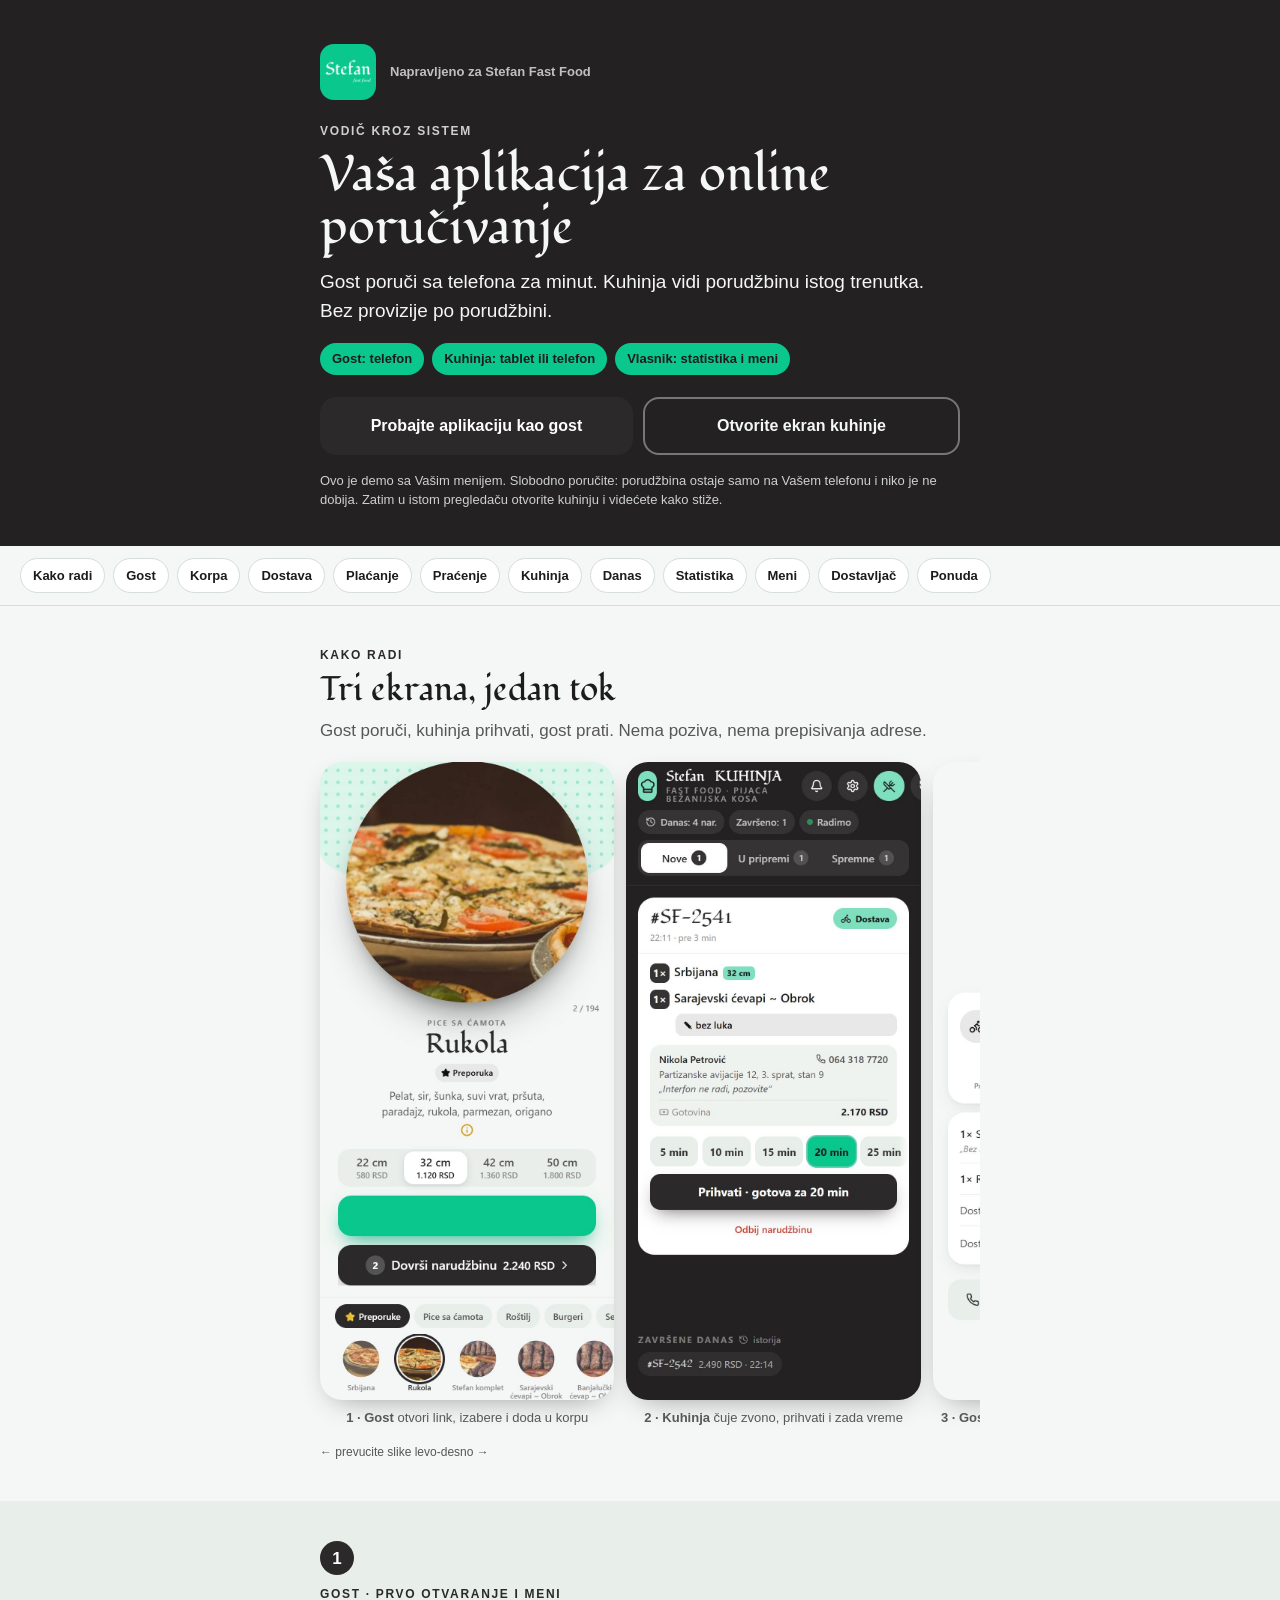
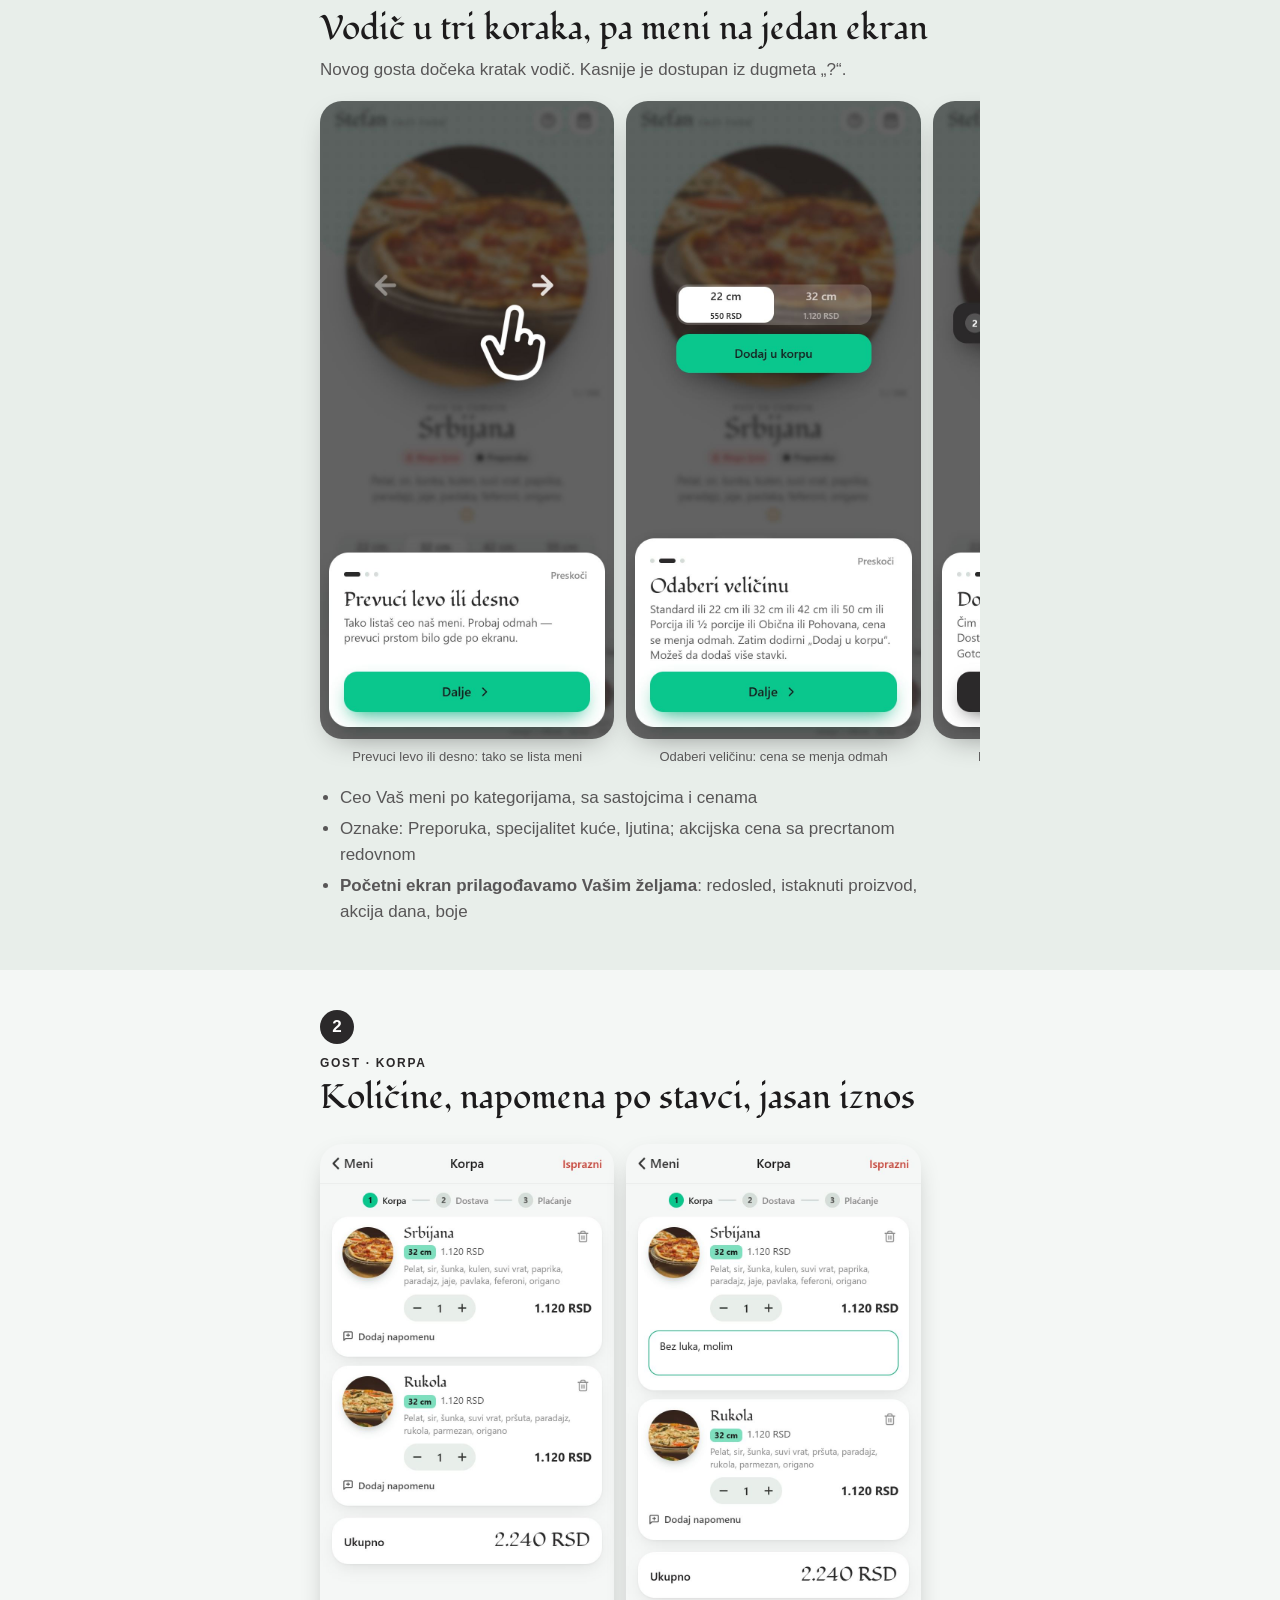
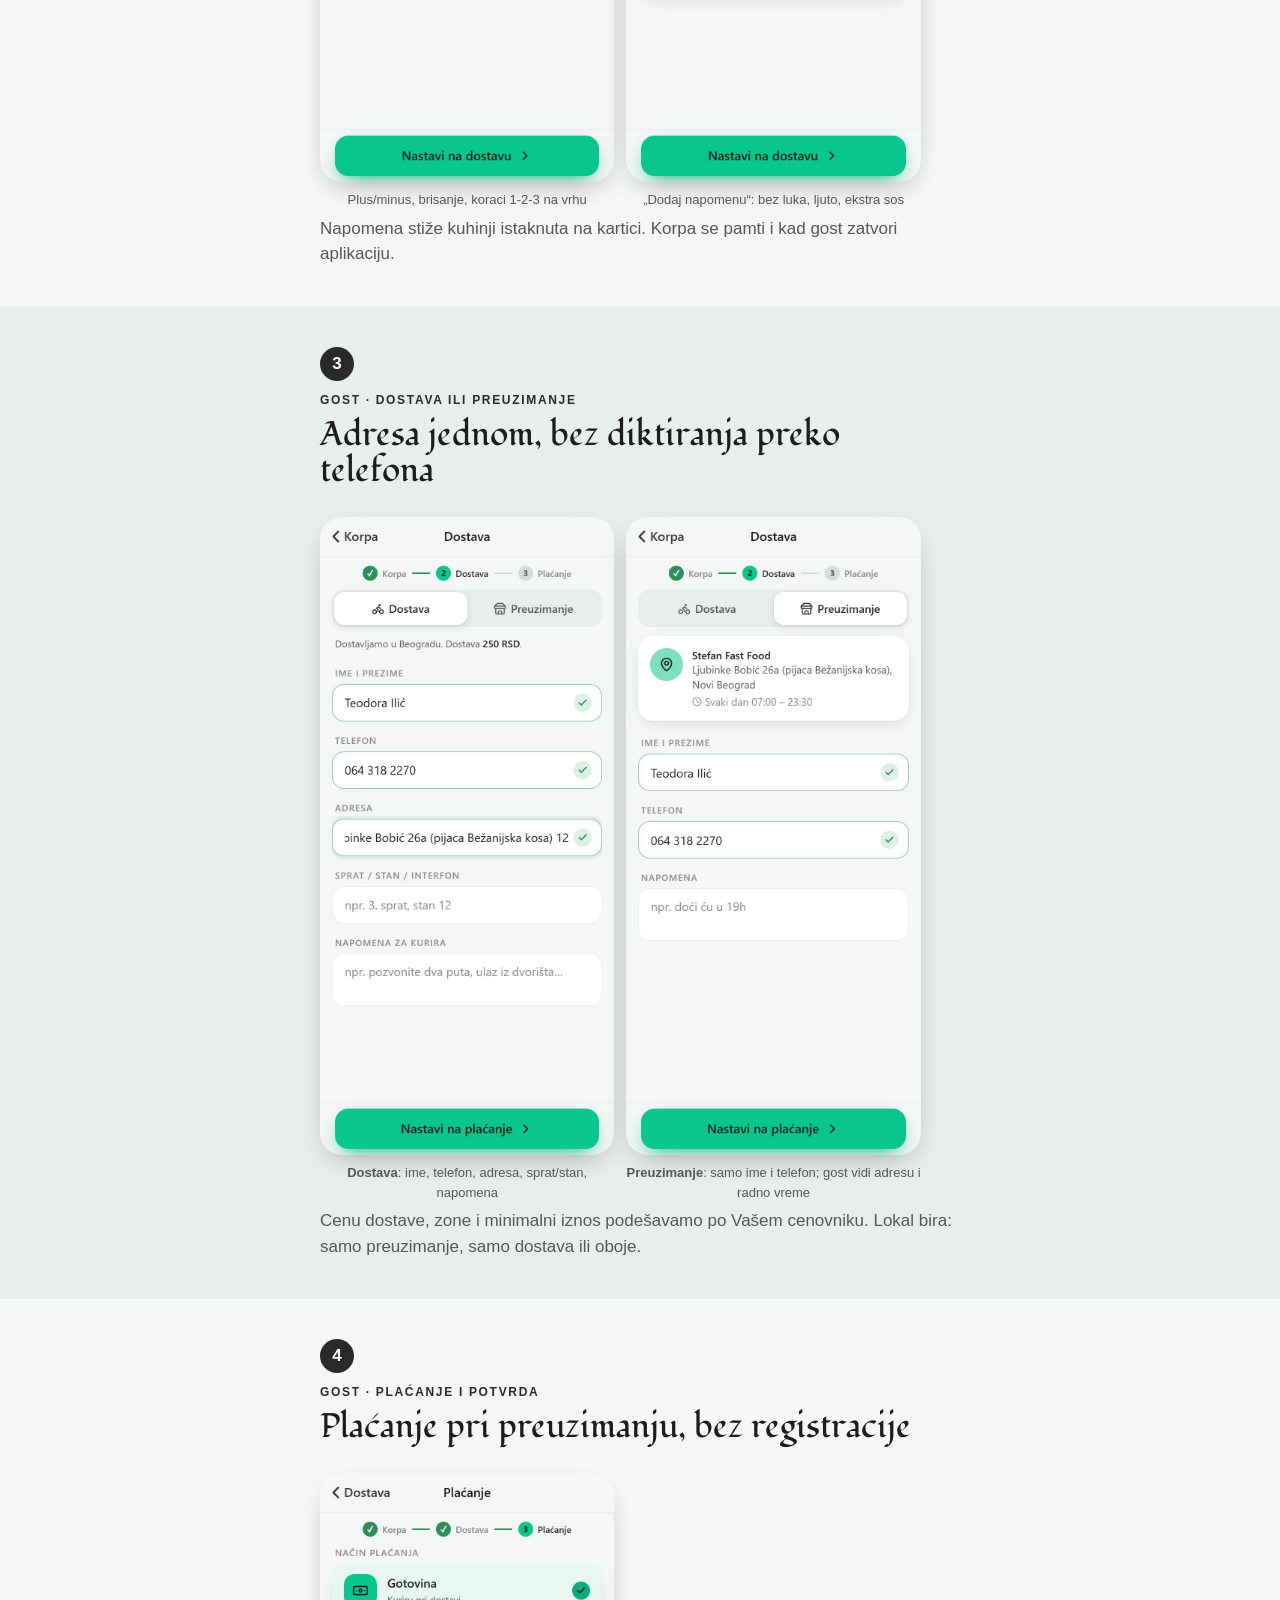
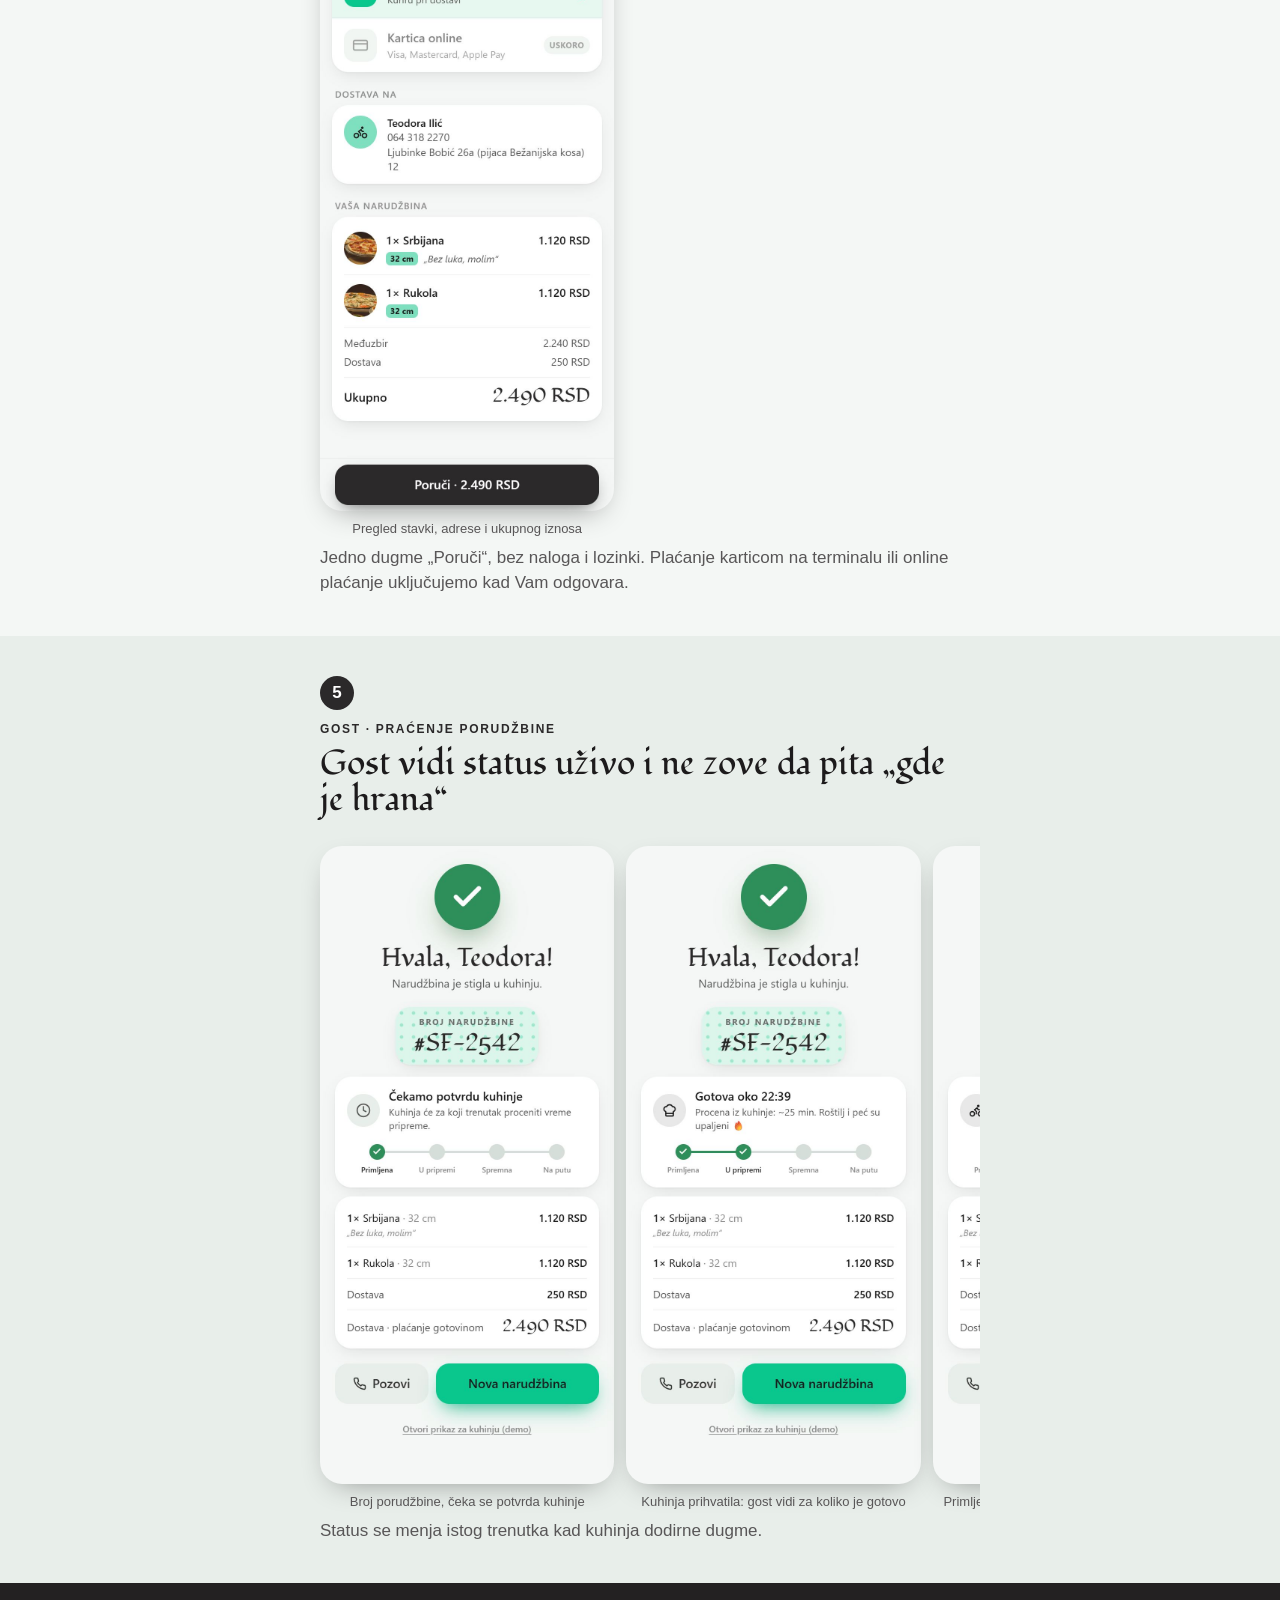
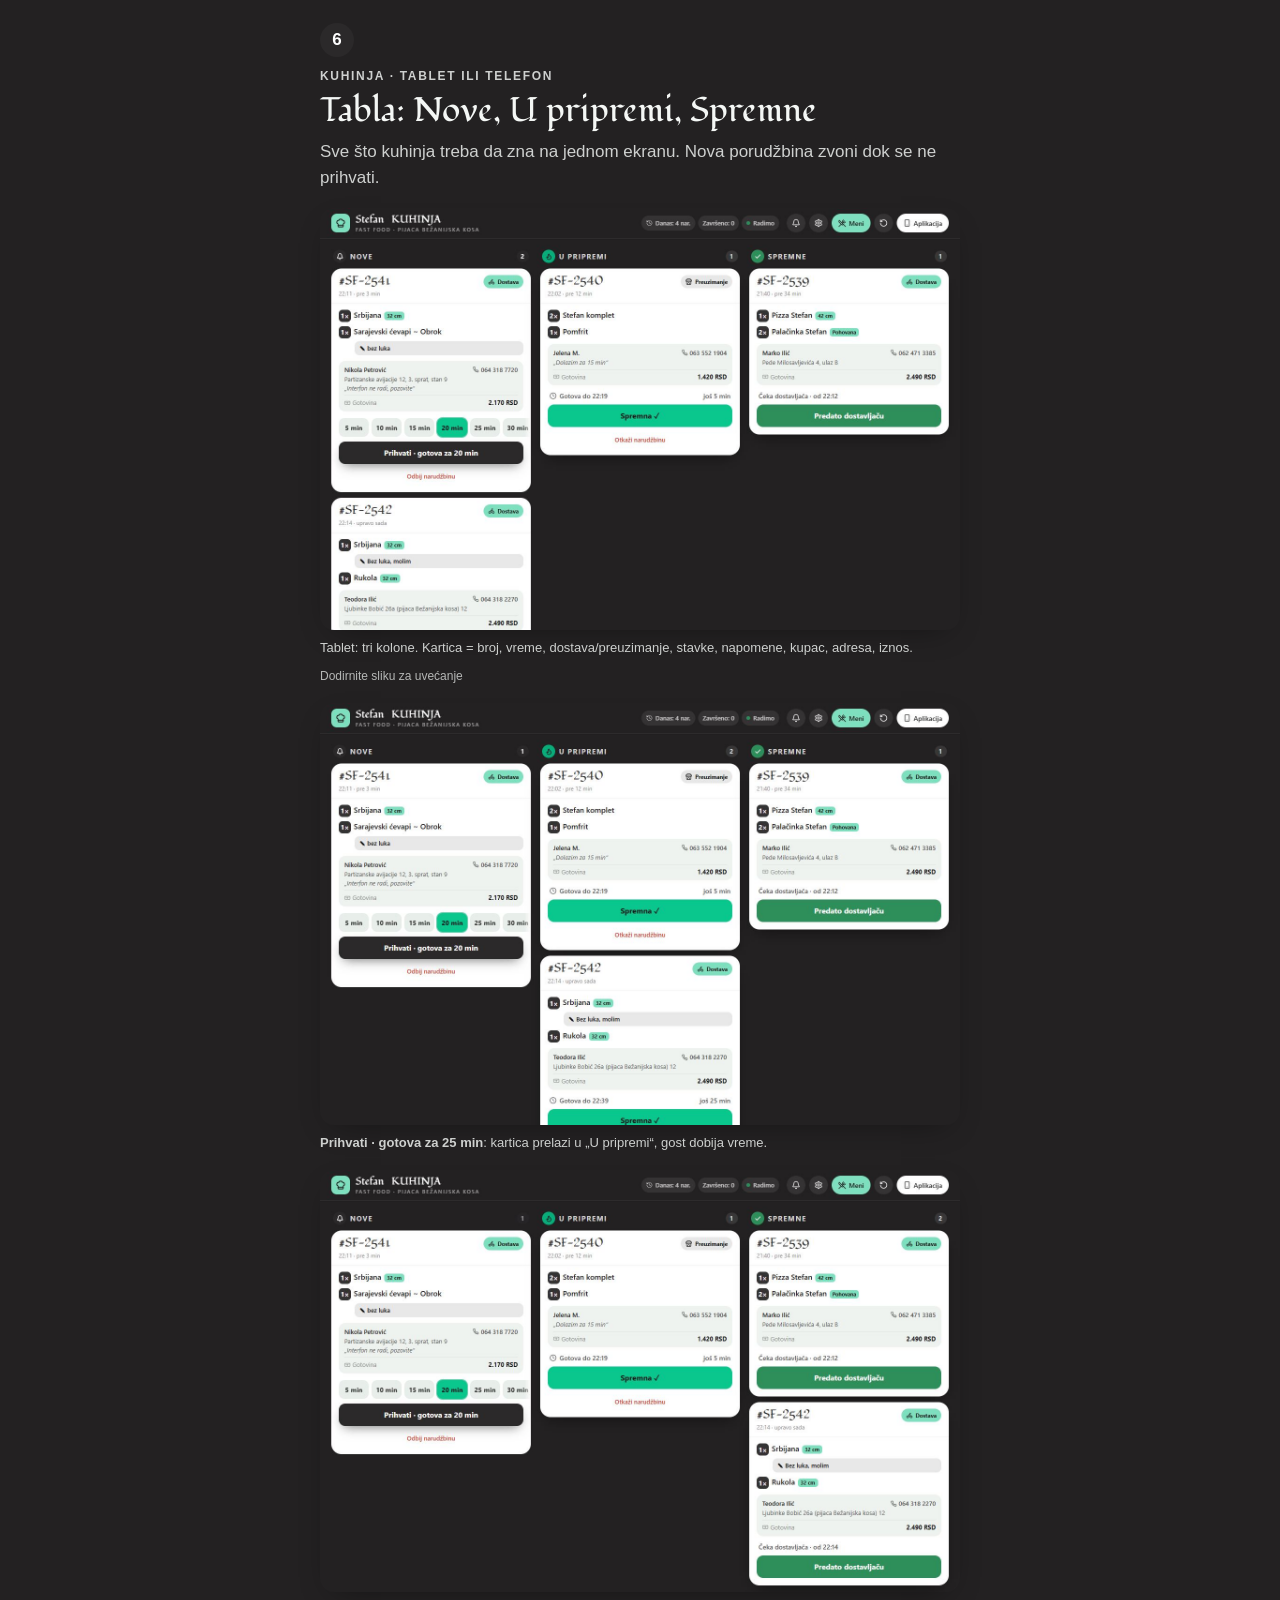
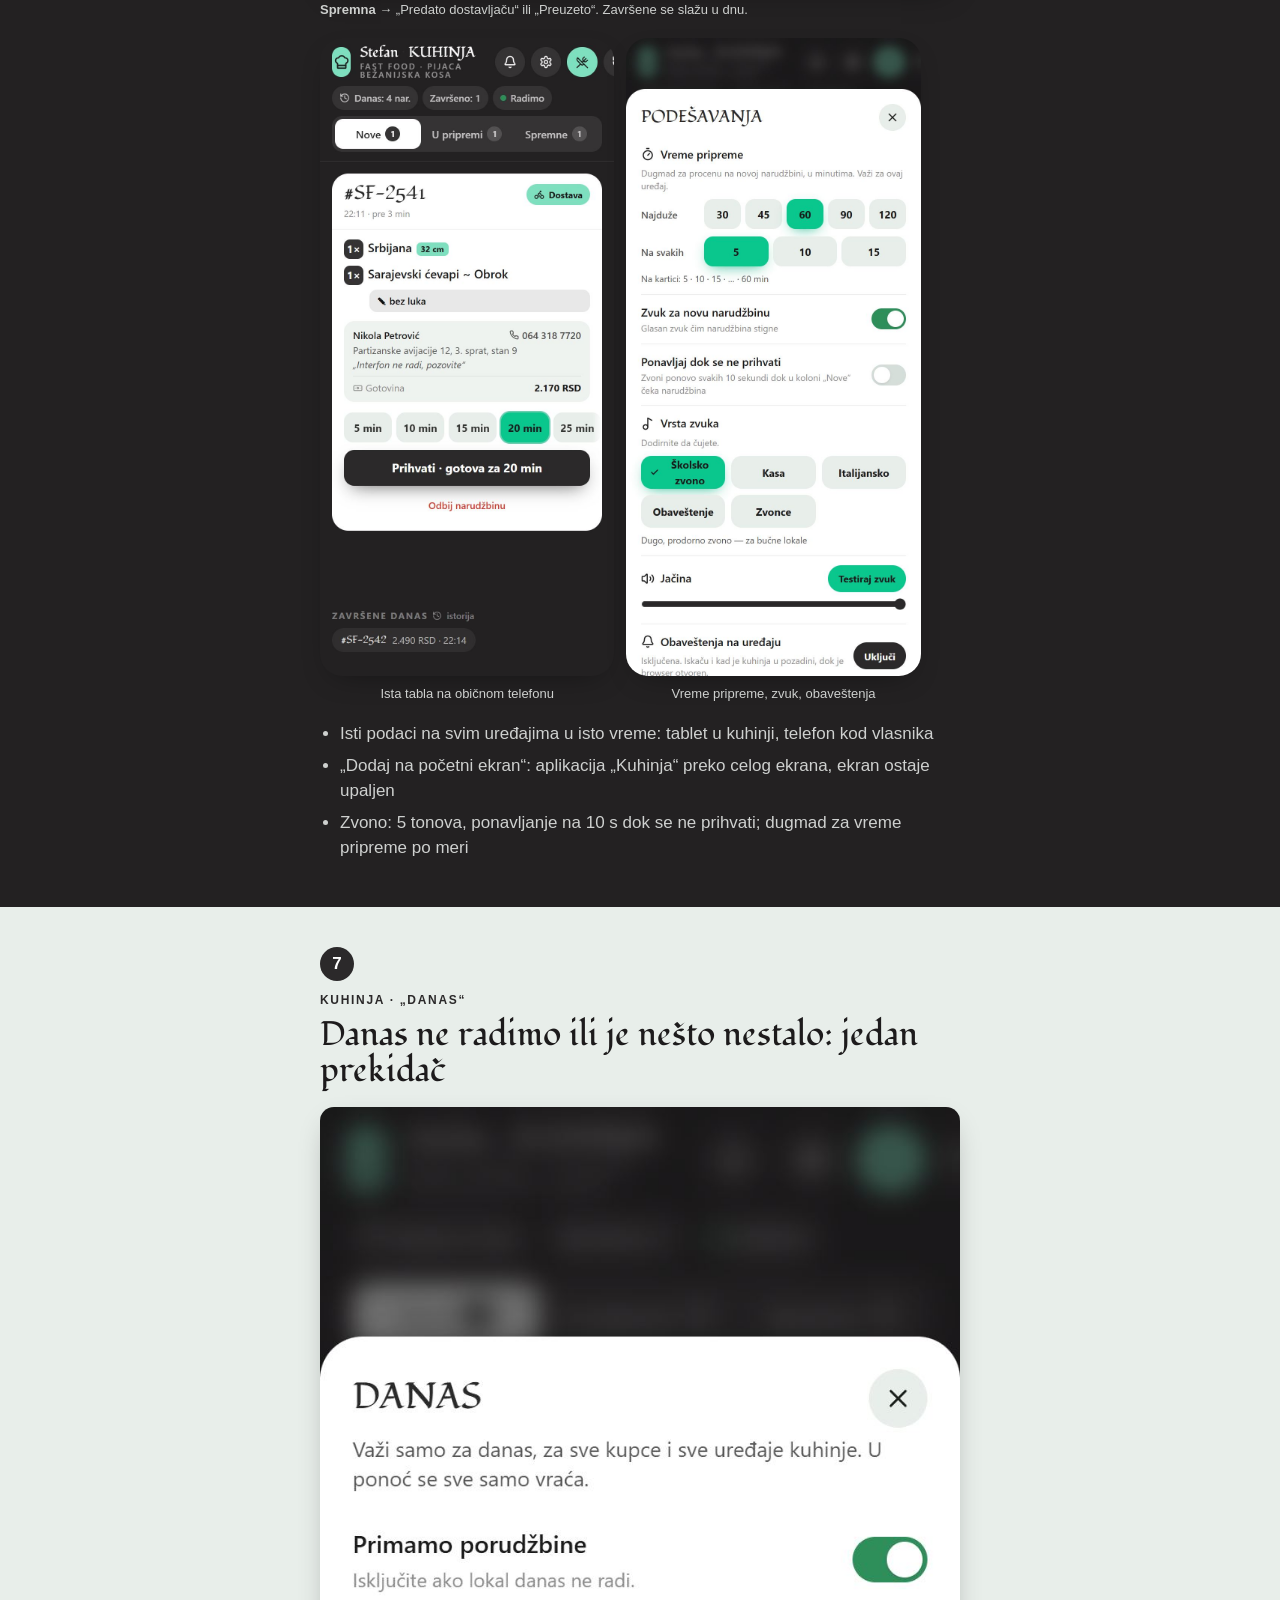
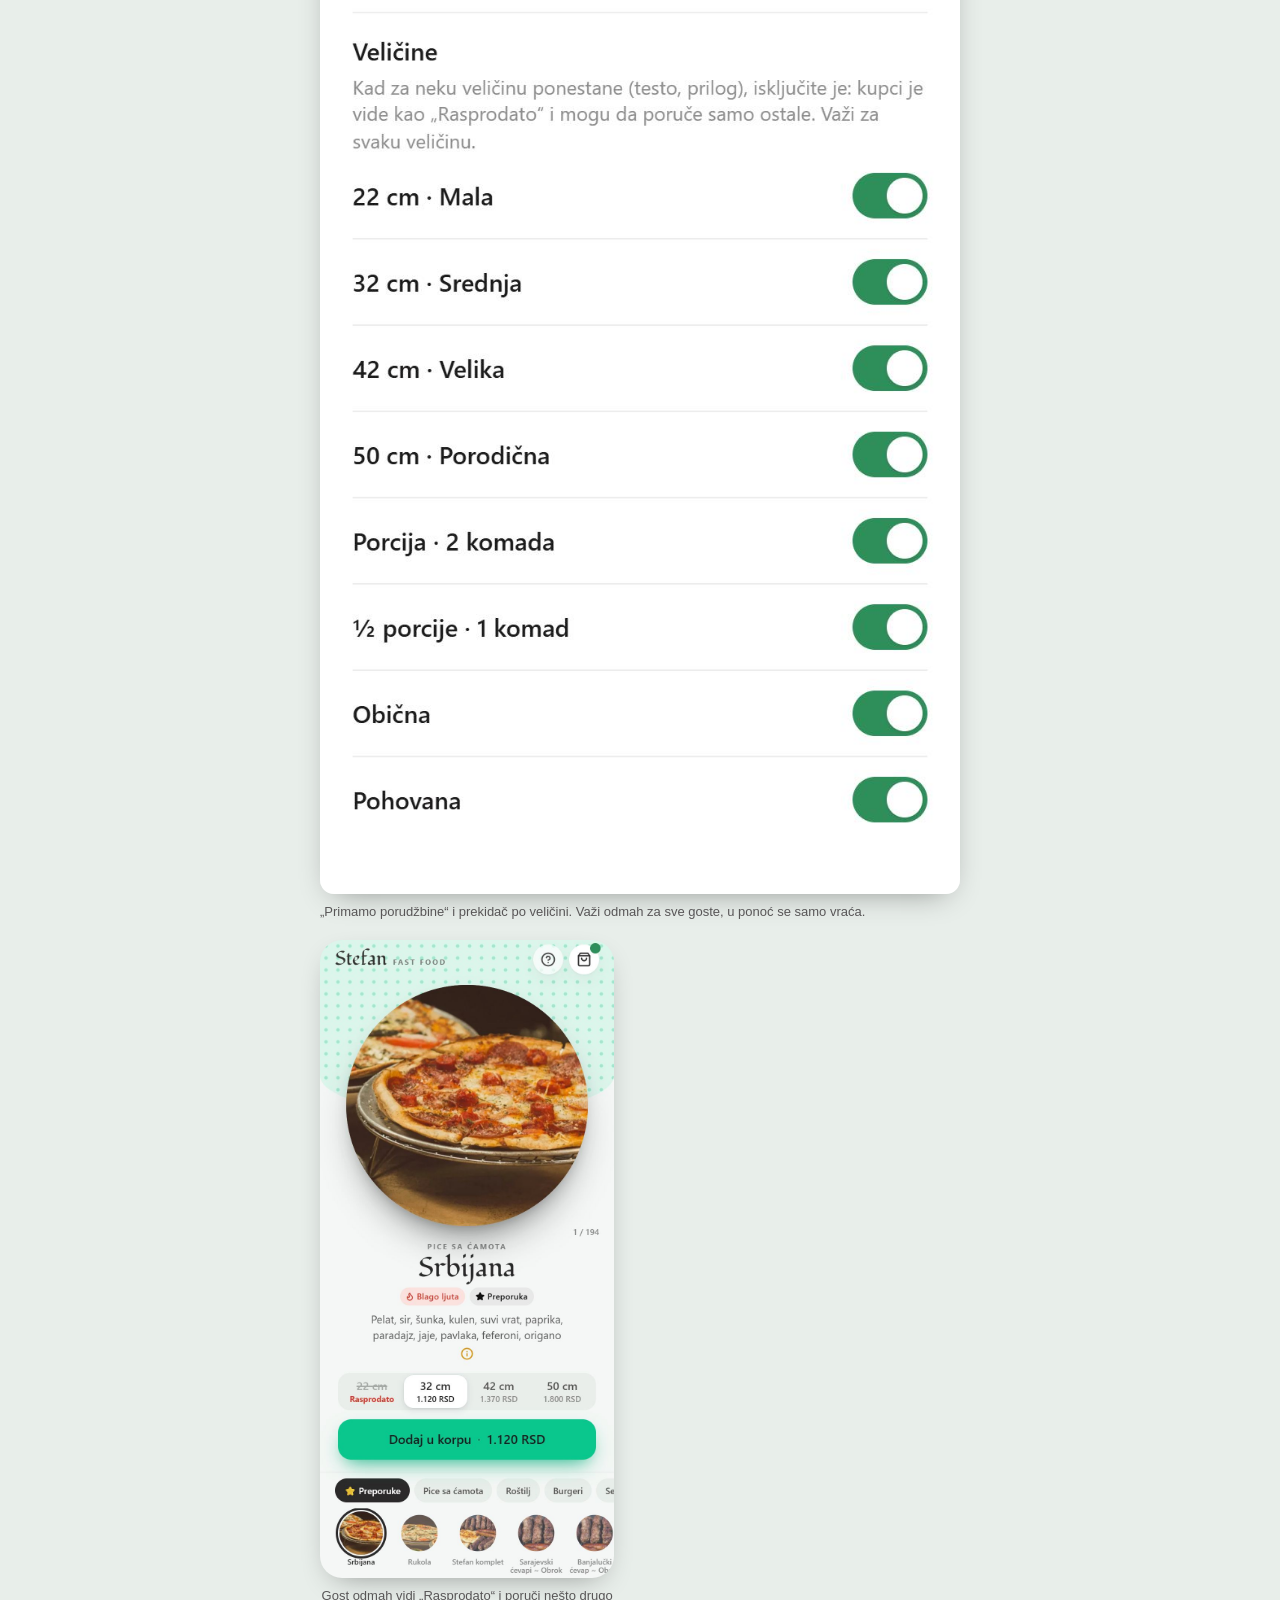
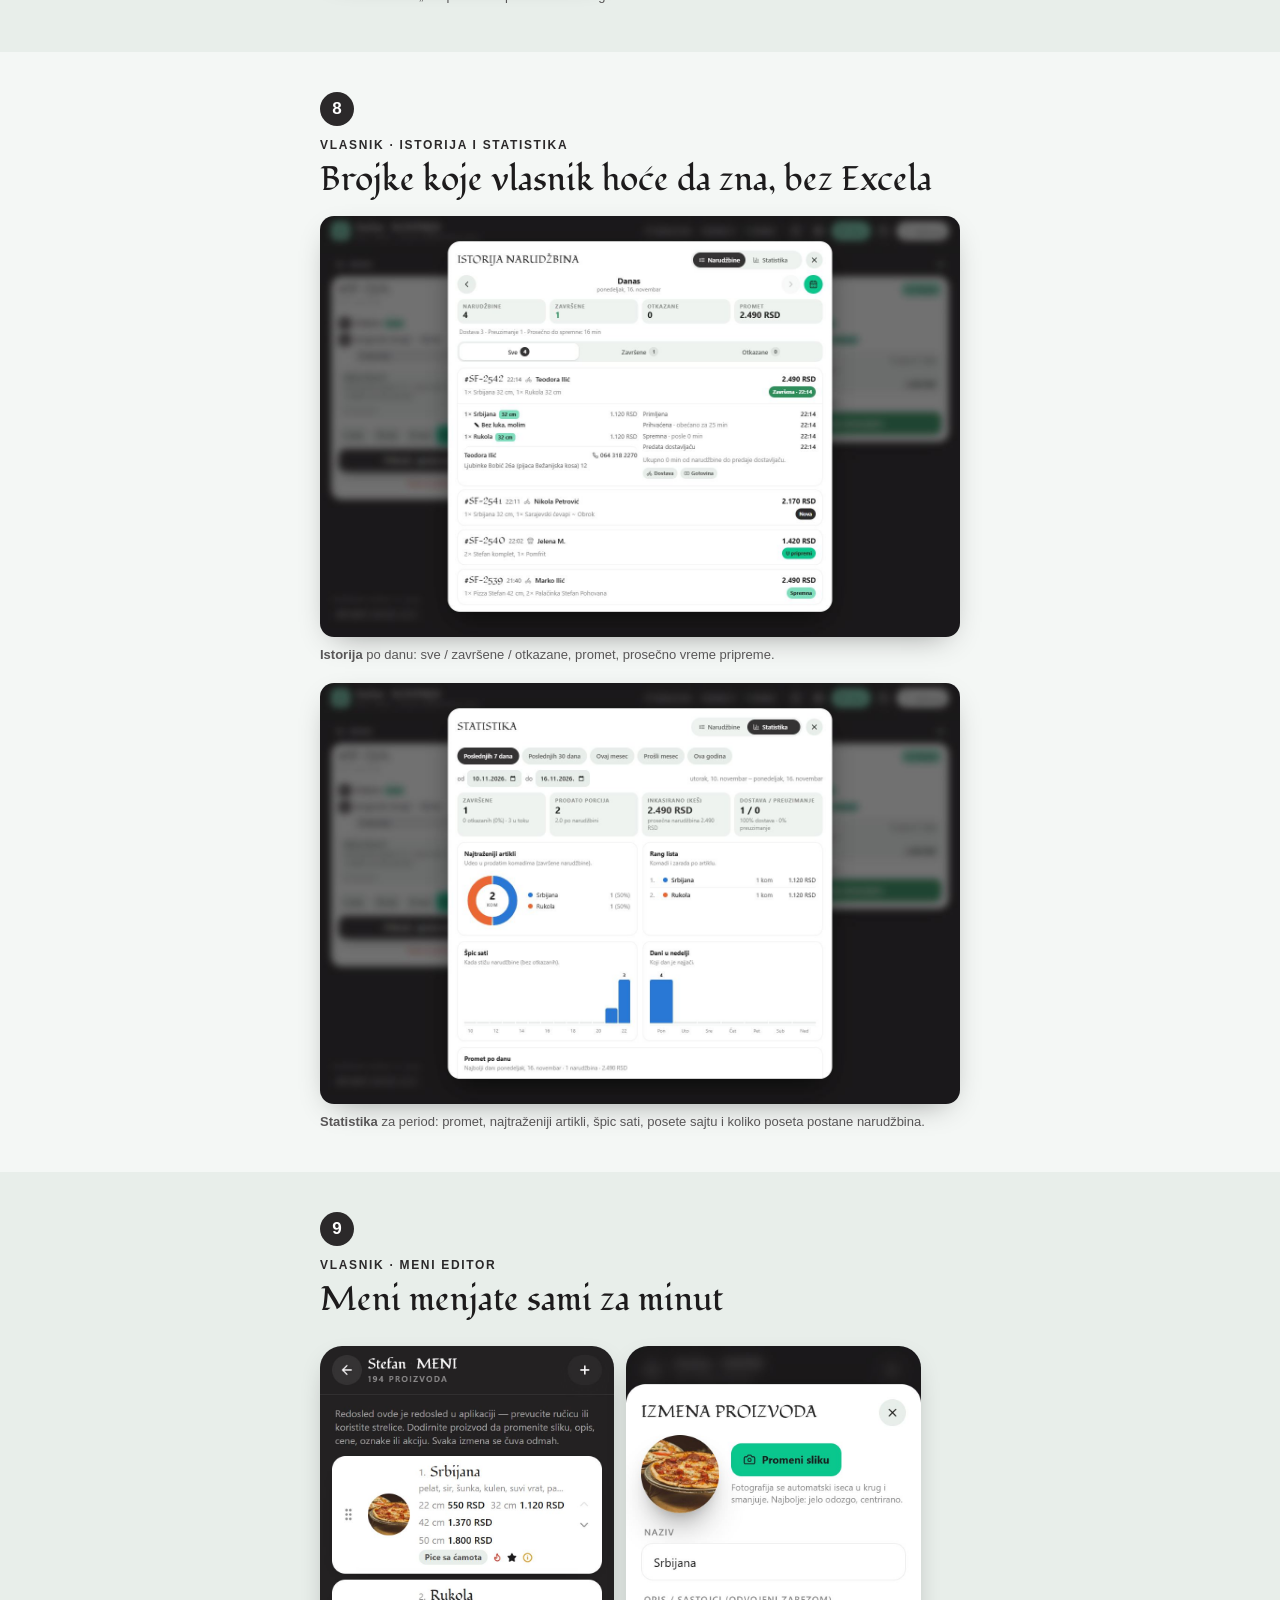
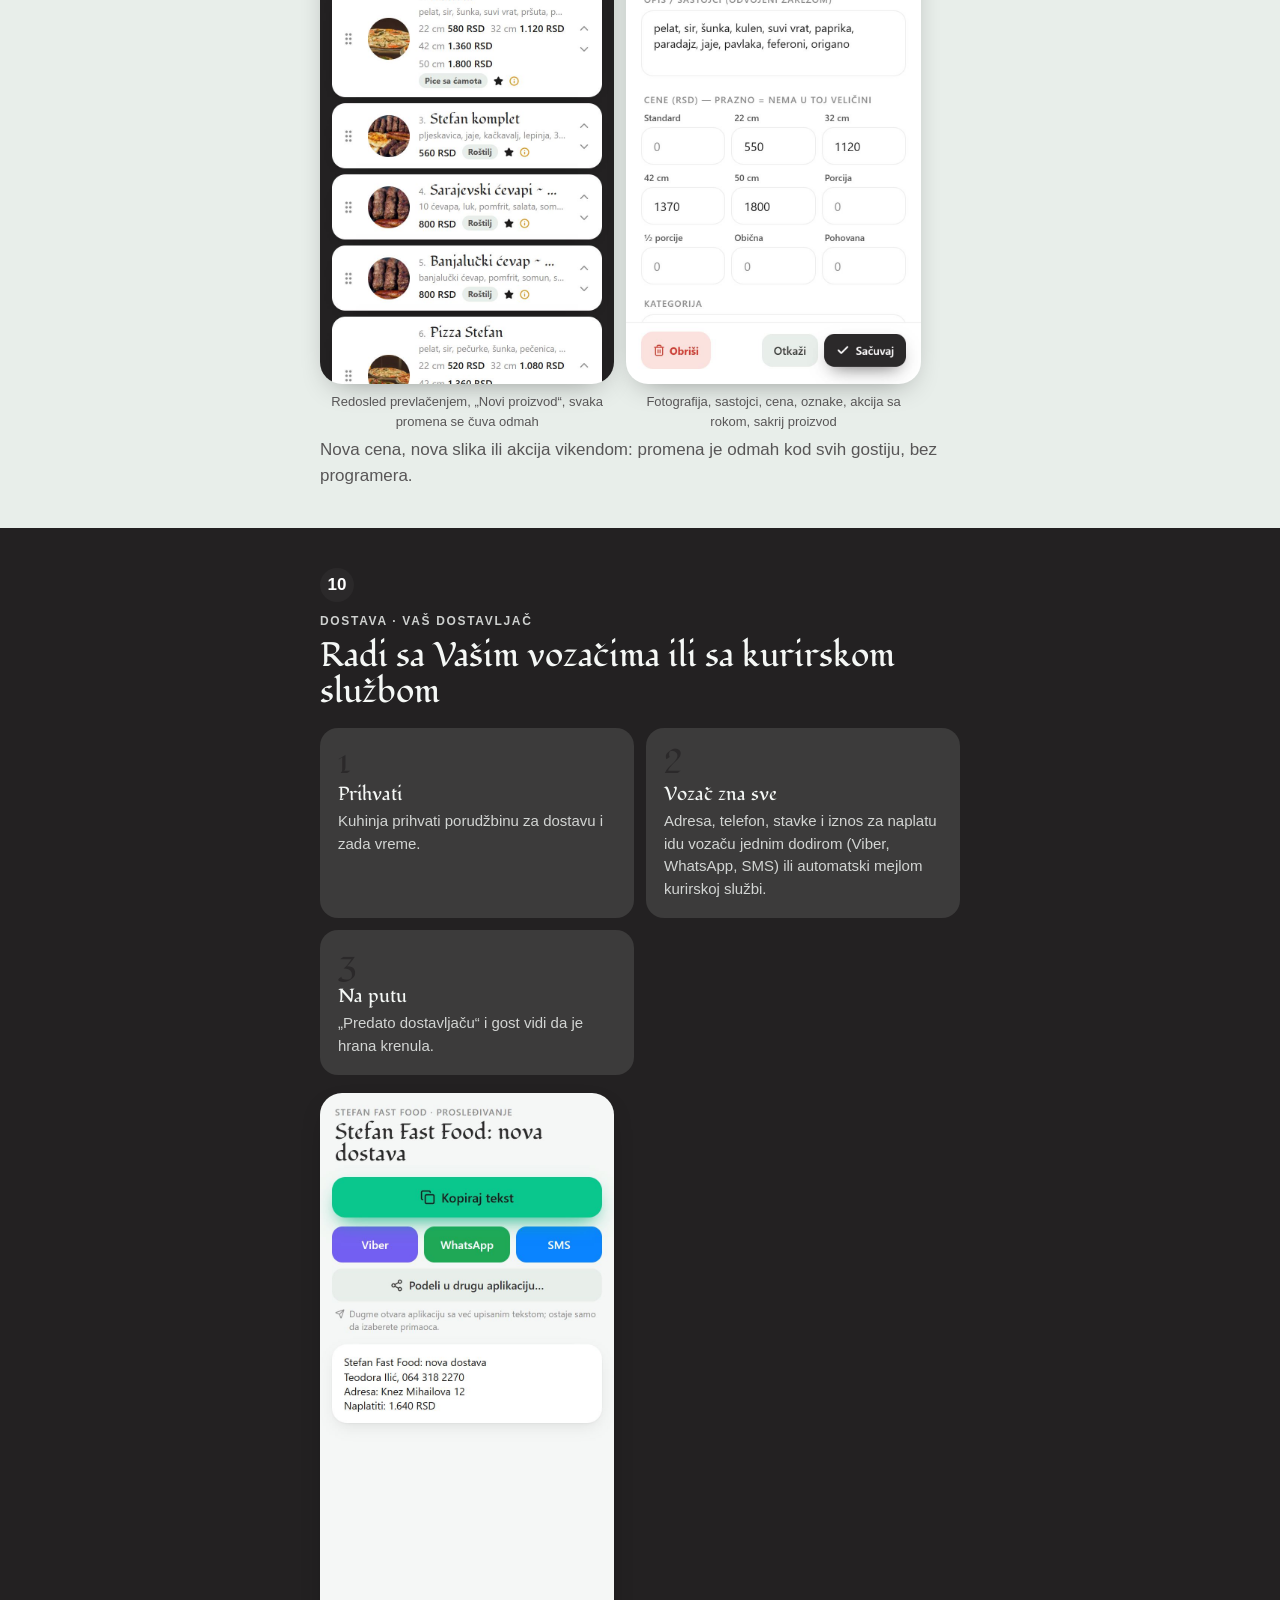
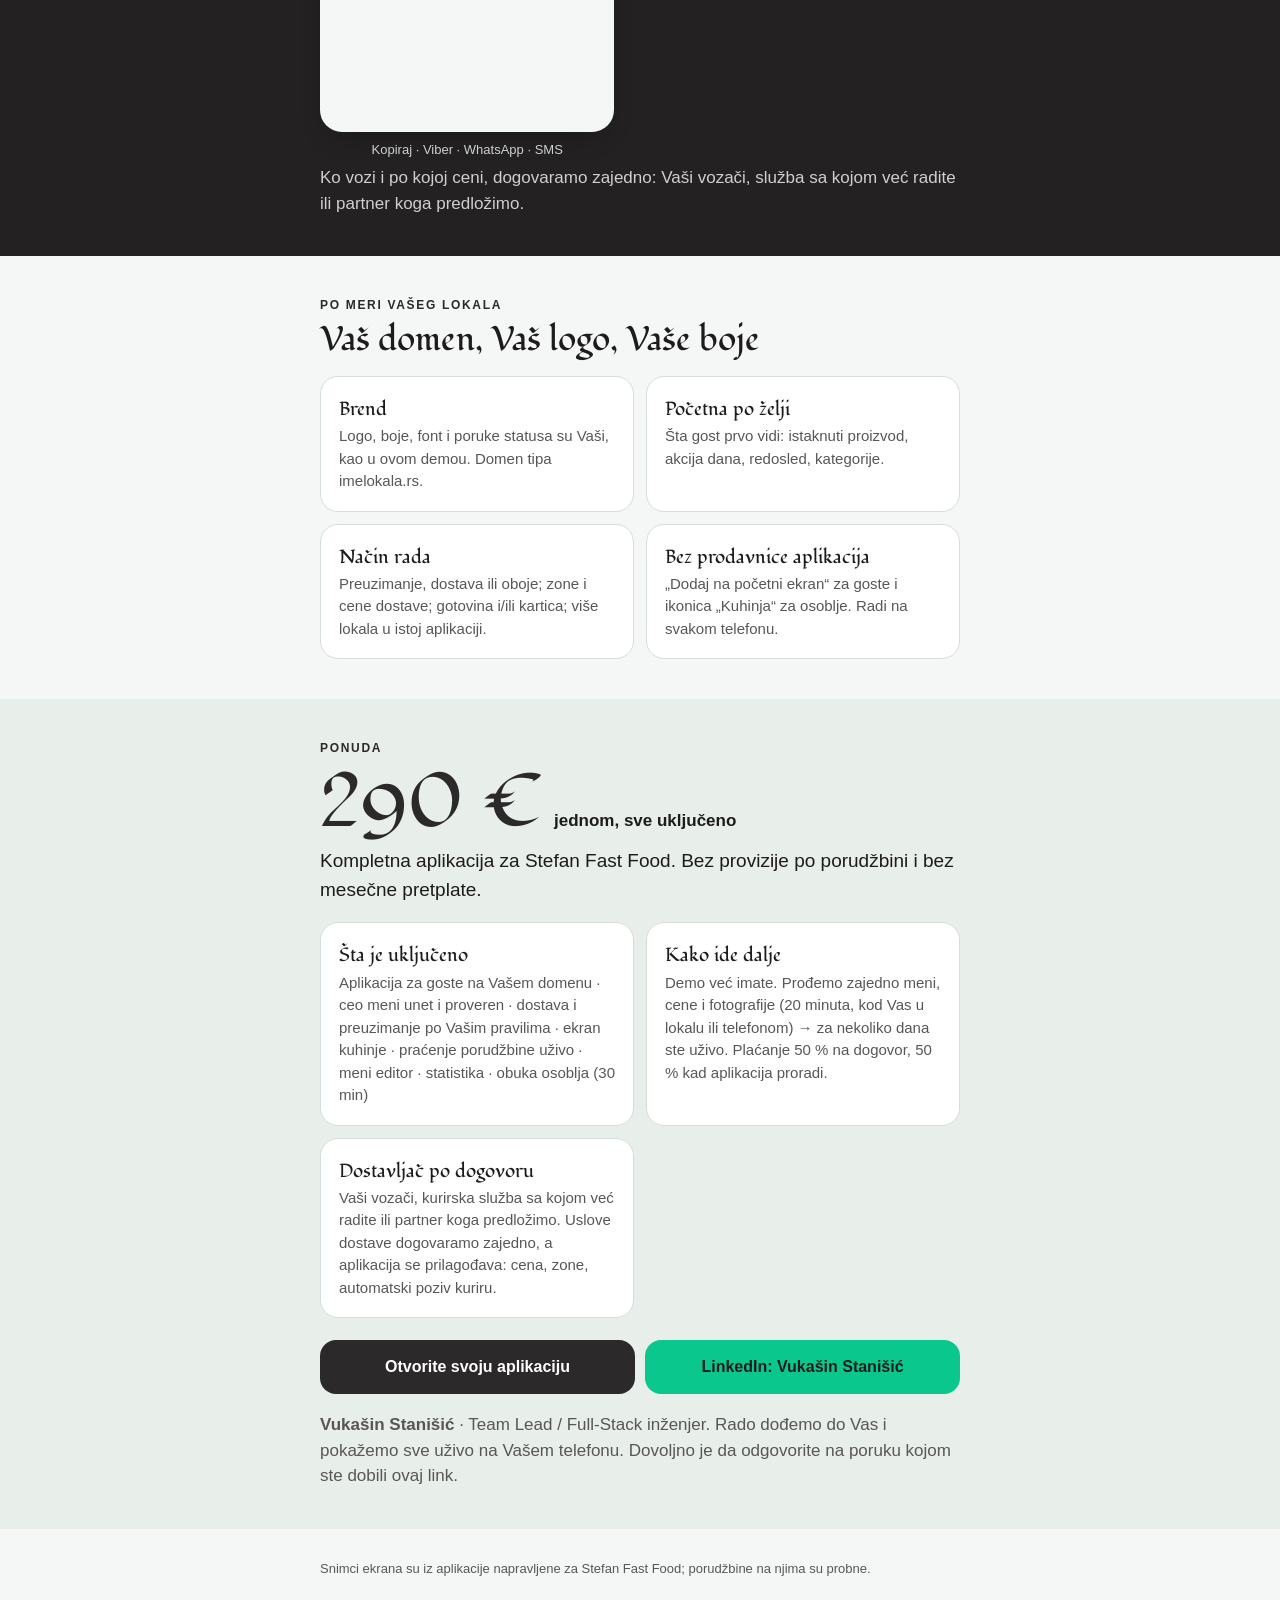
==== commit 39c91310: "Deploy stefan from ordering-food-ns" ====
--- a/vodic/index.html
+++ b/vodic/index.html
@@ -302,7 +302,7 @@
   </div>
 </section>
 
-<footer><div class="wrap">Snimci ekrana su iz demo aplikacije napravljene za Stefan Fast Food; porudžbine na njima su probne. Ista aplikacija već radi u produkciji u Novom Sadu (pizzamore.rs).</div></footer>
+<footer><div class="wrap">Snimci ekrana su iz aplikacije napravljene za Stefan Fast Food; porudžbine na njima su probne.</div></footer>
 
 <div class="lb" id="lb"><button class="close" type="button">Zatvori ✕</button><img alt=""></div>
 <script>
